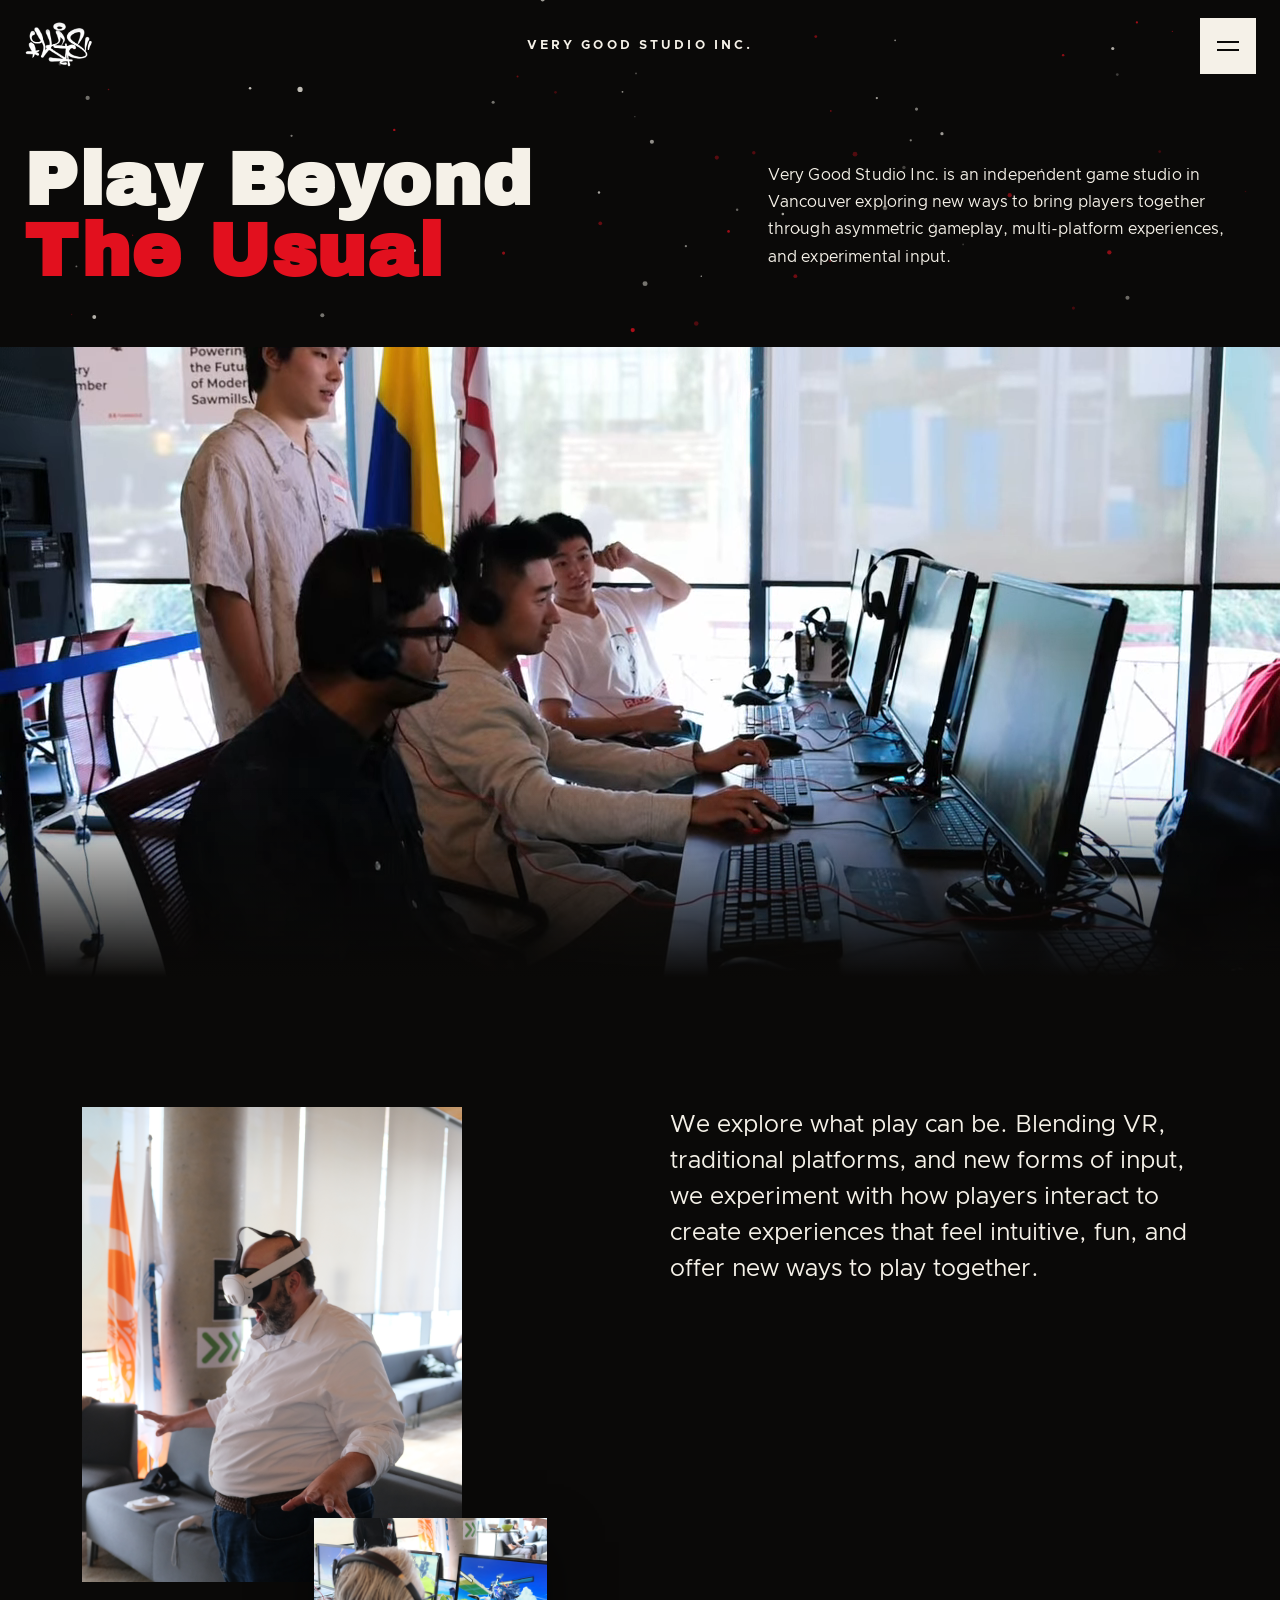
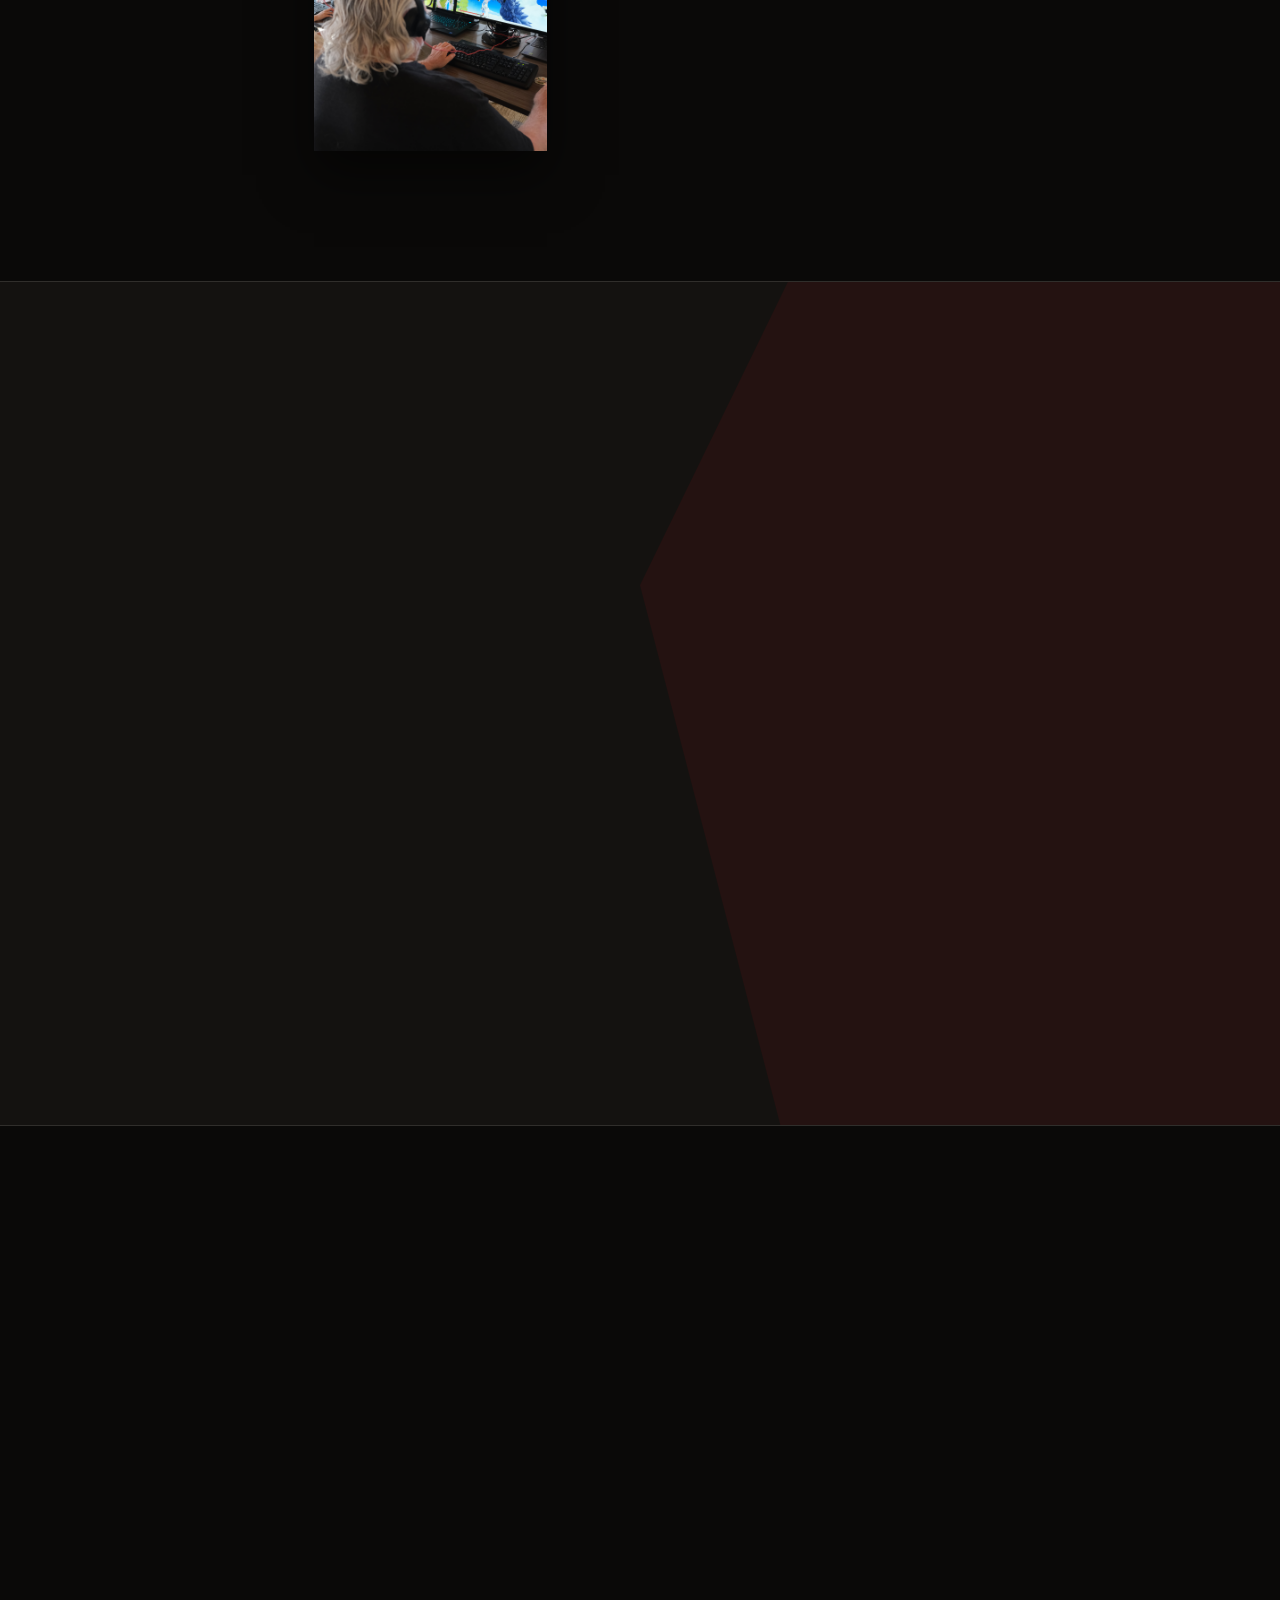
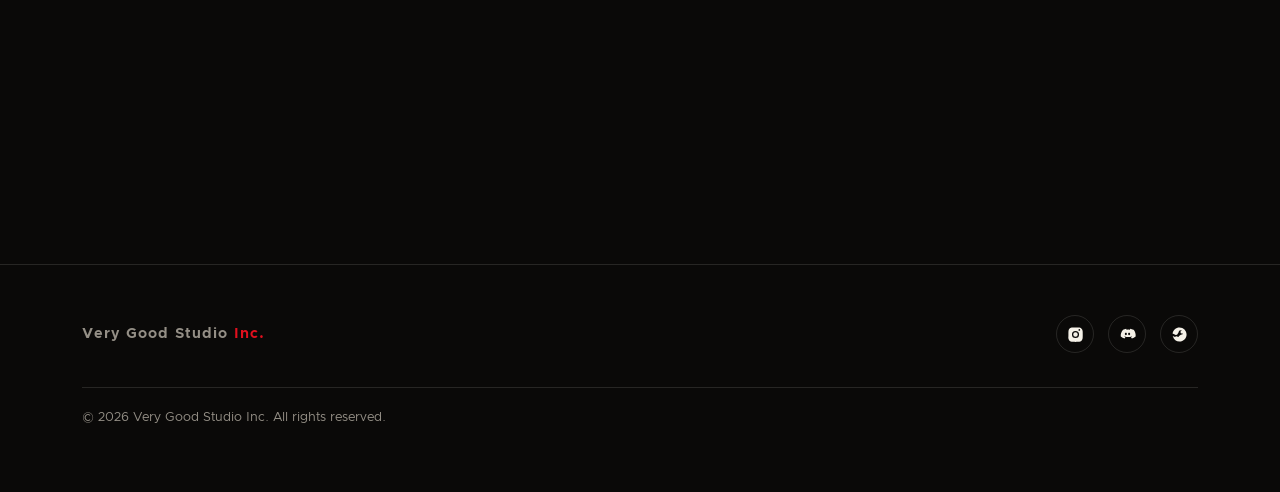
==== index.html @ ed91e426 "Make featured game image full-bleed, overlay FEATURED GAME on it - Card no longer has outer padding/" ====
<!DOCTYPE html>
<html lang="en">
<head>
<meta charset="UTF-8">
<meta name="viewport" content="width=device-width, initial-scale=1.0">
<title>Very Good Studio Inc. — Independent Games Studio</title>
<meta name="description" content="Very Good Studio Inc. is an independent game studio. Wishlist our featured game KAIJU CORP on Steam.">
<link rel="preconnect" href="https://fonts.googleapis.com">
<link rel="preconnect" href="https://fonts.gstatic.com" crossorigin>
<link href="https://fonts.googleapis.com/css2?family=Anton&family=Archivo+Black&family=Permanent+Marker&display=swap" rel="stylesheet">
<link rel="stylesheet" href="css/style.css">
</head>
<body>

<!-- ============ Preloader ============ -->
<div id="preloader">
  <div class="preloader-inner">
    <div class="preloader-rings"><span></span><span></span><span></span></div>
    <div class="preloader-logo"><img src="assets/img/IMG_9936(1).PNG" alt="Very Good Studio Inc."><span class="preloader-logo-fallback">Very Good Studio <span>Inc.</span></span></div>
    <div class="preloader-bar"><span></span></div>
    <div class="preloader-percent">0%</div>
  </div>
</div>

<!-- ============ Topbar ============ -->
<header class="topbar">
  <a href="index.html" class="topbar-logo"><img src="assets/img/IMG_9936(1).PNG" alt="Very Good Studio Inc."><span class="topbar-logo-fallback">VG</span></a>
  <span class="topbar-mark">VERY GOOD STUDIO INC.</span>
  <button class="topbar-menu-btn" aria-label="Open menu" aria-expanded="false">
    <span></span><span></span>
  </button>
</header>

<!-- ============ Menu overlay ============ -->
<div class="menu-overlay">
  <div class="menu-overlay-visual">
    <video autoplay muted loop playsinline>
      <source src="assets/video/playtest.webm" type="video/webm">
      <source src="assets/video/playtest.mp4" type="video/mp4">
    </video>
  </div>
  <div class="menu-overlay-panel">
    <button class="menu-close" aria-label="Close menu">&times;</button>
    <nav class="menu-list">
      <a href="index.html" data-page="index.html"><span>Home</span><span class="num">01</span></a>
      <a href="game.html" data-page="game.html"><span>KAIJU CORP</span><span class="num">02</span></a>
      <a href="about.html" data-page="about.html"><span>About</span><span class="num">03</span></a>
    </nav>
    <div class="menu-social footer-social">
      <a href="https://instagram.com/vgstudio" target="_blank" rel="noopener" aria-label="Instagram">
        <svg viewBox="0 0 24 24"><path d="M12 2c2.7 0 3 .01 4.12.06 1.11.05 1.87.23 2.53.49.68.27 1.26.62 1.83 1.19.57.57.92 1.15 1.19 1.83.26.66.44 1.42.49 2.53.05 1.12.06 1.42.06 4.12s-.01 3-.06 4.12c-.05 1.11-.23 1.87-.49 2.53a5.06 5.06 0 0 1-1.19 1.83 5.06 5.06 0 0 1-1.83 1.19c-.66.26-1.42.44-2.53.49-1.12.05-1.42.06-4.12.06s-3-.01-4.12-.06c-1.11-.05-1.87-.23-2.53-.49a5.06 5.06 0 0 1-1.83-1.19 5.06 5.06 0 0 1-1.19-1.83c-.26-.66-.44-1.42-.49-2.53C2.01 15 2 14.7 2 12s.01-3 .06-4.12c.05-1.11.23-1.87.49-2.53.27-.68.62-1.26 1.19-1.83A5.06 5.06 0 0 1 5.57 2.55c.66-.26 1.42-.44 2.53-.49C9.22 2.01 9.52 2 12 2zm0 5a5 5 0 1 0 0 10 5 5 0 0 0 0-10zm0 8.2a3.2 3.2 0 1 1 0-6.4 3.2 3.2 0 0 1 0 6.4zm5.4-8.4a1.2 1.2 0 1 0 0-2.4 1.2 1.2 0 0 0 0 2.4z"/></svg>
      </a>
      <a href="https://discord.gg/vgstudio" target="_blank" rel="noopener" aria-label="Discord">
        <svg viewBox="0 0 24 24"><path d="M20.32 5.36A17.6 17.6 0 0 0 15.9 4c-.2.36-.42.84-.58 1.22a16.3 16.3 0 0 0-4.65 0A9.9 9.9 0 0 0 10.1 4a17.6 17.6 0 0 0-4.42 1.36C2.9 8.6 2.2 11.75 2.5 14.86a17.7 17.7 0 0 0 5.4 2.74c.44-.6.83-1.24 1.16-1.92-.64-.24-1.24-.54-1.82-.9.15-.11.3-.23.44-.35a12.6 12.6 0 0 0 10.65 0c.14.12.29.24.44.35-.58.36-1.18.66-1.82.9.33.68.72 1.32 1.16 1.92a17.6 17.6 0 0 0 5.4-2.74c.36-3.6-.56-6.72-2.79-9.5zM9.7 12.9c-.78 0-1.42-.73-1.42-1.63 0-.9.62-1.63 1.42-1.63.8 0 1.44.74 1.42 1.63 0 .9-.62 1.63-1.42 1.63zm4.6 0c-.78 0-1.42-.73-1.42-1.63 0-.9.62-1.63 1.42-1.63.8 0 1.44.74 1.42 1.63 0 .9-.62 1.63-1.42 1.63z"/></svg>
      </a>
      <a href="https://store.steampowered.com/app/5256090/Kaiju_Corp/" target="_blank" rel="noopener" aria-label="Steam">
        <svg viewBox="0 0 24 24"><path d="M12 2C6.95 2 2.8 5.83 2.14 10.74l4.62 1.91a2.7 2.7 0 0 1 1.5-.46c.1 0 .2 0 .3.01l2.05-2.98v-.04a3.3 3.3 0 0 1 3.3-3.3 3.3 3.3 0 0 1 3.3 3.3 3.3 3.3 0 0 1-3.3 3.3h-.08l-2.93 2.1c0 .08.01.16.01.24a2.6 2.6 0 0 1-2.6 2.6c-1.24 0-2.28-.86-2.55-2.02l-3.3-1.36C3.98 19.05 7.6 22 12 22c5.52 0 10-4.48 10-10S17.52 2 12 2zM8.53 17.3l-1.06-.44a1.98 1.98 0 0 0 1.83 1.22 2 2 0 0 0 2-2v-.06l-2.77-1.15a1.98 1.98 0 0 0-.94-.35 1.98 1.98 0 0 0-1.94 1.6 1.98 1.98 0 0 0 .88 1.18zm7.02-6.63a2.2 2.2 0 1 0 0-4.4 2.2 2.2 0 0 0 0 4.4z"/></svg>
      </a>
    </div>
  </div>
</div>

<!-- ============ Hero ============ -->
<section class="hero-split">
  <canvas class="hero-embers"></canvas>
  <div class="hero-split-inner">
    <div class="hero-split-headline reveal">
      <h1>Play Beyond<br><span class="accent">The Usual</span></h1>
    </div>
    <div class="hero-split-intro reveal">
      <p>
        Very Good Studio Inc. is an independent game studio in Vancouver exploring new ways to
        bring players together through asymmetric gameplay, multi-platform experiences, and
        experimental input.
      </p>
    </div>
  </div>
</section>

<section class="hero-video-banner">
  <video autoplay muted loop playsinline>
    <source src="assets/video/playtest.webm" type="video/webm">
    <source src="assets/video/playtest.mp4" type="video/mp4">
  </video>
</section>

<!-- ============ Studio Teaser ============ -->
<section class="about-teaser section-pad">
  <div class="container about-teaser-grid">
    <div class="about-teaser-photos reveal">
      <img class="photo-a" src="assets/img/DSCF5137.JPG" alt="Very Good Studio Inc. team at work">
      <img class="photo-b" src="assets/img/DSCF5141.JPG" alt="Very Good Studio Inc. team together">
    </div>
    <div class="about-teaser-text reveal">
      <p>
        We explore what play can be. Blending VR, traditional platforms, and new forms of input,
        we experiment with how players interact to create experiences that feel intuitive, fun,
        and offer new ways to play together.
      </p>
    </div>
  </div>
</section>

<!-- ============ Featured Game ============ -->
<section id="featured" class="featured-game section-pad">
  <div class="featured-bg-splatter"></div>
  <div class="container">
    <div class="featured-card reveal">
      <div class="featured-media">
        <img src="assets/img/Main_Capsule(1).png" alt="KAIJU CORP capsule art">
        <p class="eyebrow">FEATURED GAME</p>
      </div>
      <div class="featured-info">
        <h2 class="game-logo">KAIJU<span class="hi">CORP</span></h2>
        <p class="game-tagline">Be the Kaiju. Beat the Kaiju.</p>
        <p>
          Become the ultimate boss, or team up to take it down! KAIJU CORP is an asymmetric VR + PC
          party game where one player becomes a giant Kaiju, while a team of PC Raiders fights to
          survive the chaos and bring it down.
        </p>
        <div class="featured-buttons">
          <a href="https://store.steampowered.com/app/5256090/Kaiju_Corp/" target="_blank" rel="noopener" class="btn btn-primary">
            <svg viewBox="0 0 24 24"><path d="M12 2C6.95 2 2.8 5.83 2.14 10.74l4.62 1.91a2.7 2.7 0 0 1 1.5-.46c.1 0 .2 0 .3.01l2.05-2.98v-.04a3.3 3.3 0 0 1 3.3-3.3 3.3 3.3 0 0 1 3.3 3.3 3.3 3.3 0 0 1-3.3 3.3h-.08l-2.93 2.1c0 .08.01.16.01.24a2.6 2.6 0 0 1-2.6 2.6c-1.24 0-2.28-.86-2.55-2.02l-3.3-1.36C3.98 19.05 7.6 22 12 22c5.52 0 10-4.48 10-10S17.52 2 12 2z"/></svg>
            WISHLIST ON STEAM
          </a>
          <a href="game.html" class="btn btn-outline">MORE INFO</a>
        </div>
      </div>
    </div>
  </div>
</section>

<!-- ============ Why Us ============ -->
<section class="section-pad">
  <div class="container">
    <p class="eyebrow reveal">WHY VERY GOOD STUDIO INC.</p>
    <h2 class="section-title reveal">Games built with teeth</h2>
    <p class="section-lede reveal">We're a small crew obsessed with monster-scale action, tight
      combat feel, and worlds that break in satisfying ways.</p>
    <div class="grid-3">
      <div class="card reveal">
        <div class="card-icon">01</div>
        <h3>Scale-first design</h3>
        <p>Every system is built around the feeling of being — or fighting — something enormous.</p>
      </div>
      <div class="card reveal">
        <div class="card-icon">02</div>
        <h3>Player-driven chaos</h3>
        <p>Destructible environments and emergent fights over polished, scripted set pieces.</p>
      </div>
      <div class="card reveal">
        <div class="card-icon">03</div>
        <h3>Built with community</h3>
        <p>Playtests, Discord feedback, and open dev updates shape every build we ship.</p>
      </div>
    </div>
  </div>
</section>

<!-- ============ Footer ============ -->
<footer class="site-footer">
  <div class="container footer-inner">
    <div class="footer-brand">Very Good Studio <span class="dot">Inc.</span></div>
    <div class="footer-social">
      <a href="https://instagram.com/vgstudio" target="_blank" rel="noopener" aria-label="Instagram">
        <svg viewBox="0 0 24 24"><path d="M12 2c2.7 0 3 .01 4.12.06 1.11.05 1.87.23 2.53.49.68.27 1.26.62 1.83 1.19.57.57.92 1.15 1.19 1.83.26.66.44 1.42.49 2.53.05 1.12.06 1.42.06 4.12s-.01 3-.06 4.12c-.05 1.11-.23 1.87-.49 2.53a5.06 5.06 0 0 1-1.19 1.83 5.06 5.06 0 0 1-1.83 1.19c-.66.26-1.42.44-2.53.49-1.12.05-1.42.06-4.12.06s-3-.01-4.12-.06c-1.11-.05-1.87-.23-2.53-.49a5.06 5.06 0 0 1-1.83-1.19 5.06 5.06 0 0 1-1.19-1.83c-.26-.66-.44-1.42-.49-2.53C2.01 15 2 14.7 2 12s.01-3 .06-4.12c.05-1.11.23-1.87.49-2.53.27-.68.62-1.26 1.19-1.83A5.06 5.06 0 0 1 5.57 2.55c.66-.26 1.42-.44 2.53-.49C9.22 2.01 9.52 2 12 2zm0 5a5 5 0 1 0 0 10 5 5 0 0 0 0-10zm0 8.2a3.2 3.2 0 1 1 0-6.4 3.2 3.2 0 0 1 0 6.4zm5.4-8.4a1.2 1.2 0 1 0 0-2.4 1.2 1.2 0 0 0 0 2.4z"/></svg>
      </a>
      <a href="https://discord.gg/vgstudio" target="_blank" rel="noopener" aria-label="Discord">
        <svg viewBox="0 0 24 24"><path d="M20.32 5.36A17.6 17.6 0 0 0 15.9 4c-.2.36-.42.84-.58 1.22a16.3 16.3 0 0 0-4.65 0A9.9 9.9 0 0 0 10.1 4a17.6 17.6 0 0 0-4.42 1.36C2.9 8.6 2.2 11.75 2.5 14.86a17.7 17.7 0 0 0 5.4 2.74c.44-.6.83-1.24 1.16-1.92-.64-.24-1.24-.54-1.82-.9.15-.11.3-.23.44-.35a12.6 12.6 0 0 0 10.65 0c.14.12.29.24.44.35-.58.36-1.18.66-1.82.9.33.68.72 1.32 1.16 1.92a17.6 17.6 0 0 0 5.4-2.74c.36-3.6-.56-6.72-2.79-9.5zM9.7 12.9c-.78 0-1.42-.73-1.42-1.63 0-.9.62-1.63 1.42-1.63.8 0 1.44.74 1.42 1.63 0 .9-.62 1.63-1.42 1.63zm4.6 0c-.78 0-1.42-.73-1.42-1.63 0-.9.62-1.63 1.42-1.63.8 0 1.44.74 1.42 1.63 0 .9-.62 1.63-1.42 1.63z"/></svg>
      </a>
      <a href="https://store.steampowered.com/app/5256090/Kaiju_Corp/" target="_blank" rel="noopener" aria-label="Steam">
        <svg viewBox="0 0 24 24"><path d="M12 2C6.95 2 2.8 5.83 2.14 10.74l4.62 1.91a2.7 2.7 0 0 1 1.5-.46c.1 0 .2 0 .3.01l2.05-2.98v-.04a3.3 3.3 0 0 1 3.3-3.3 3.3 3.3 0 0 1 3.3 3.3 3.3 3.3 0 0 1-3.3 3.3h-.08l-2.93 2.1c0 .08.01.16.01.24a2.6 2.6 0 0 1-2.6 2.6c-1.24 0-2.28-.86-2.55-2.02l-3.3-1.36C3.98 19.05 7.6 22 12 22c5.52 0 10-4.48 10-10S17.52 2 12 2zM8.53 17.3l-1.06-.44a1.98 1.98 0 0 0 1.83 1.22 2 2 0 0 0 2-2v-.06l-2.77-1.15a1.98 1.98 0 0 0-.94-.35 1.98 1.98 0 0 0-1.94 1.6 1.98 1.98 0 0 0 .88 1.18zm7.02-6.63a2.2 2.2 0 1 0 0-4.4 2.2 2.2 0 0 0 0 4.4z"/></svg>
      </a>
    </div>
    <p class="footer-copy">&copy; 2026 Very Good Studio Inc. All rights reserved.</p>
  </div>
</footer>

<script src="js/main.js"></script>
</body>
</html>
---- css/style.css ----
/* ==========================================================================
   Very Good Studio Inc. — Game Studio Website
   Palette: red / black / white — anime / graffiti energy
   ========================================================================== */

:root {
  --c-red: #e2101e;
  --c-red-bright: #ff2436;
  --c-red-dark: #7a0a12;
  --c-black: #0a0908;
  --c-black-soft: #141210;
  --c-black-card: #1b1917;
  --c-white: #f5f1e8;
  --c-gray: #948f86;
  --c-line: rgba(245, 241, 232, 0.12);

  /* Big display text: headlines, section titles, menu items, stat numbers. */
  --font-headline: "Archivo Black", "Anton", "Arial Narrow", sans-serif;
  --font-tag: "Permanent Marker", cursive;
  /* Small text: body copy, labels, buttons, nav — everything else. */
  --font-body: "Clarity City", -apple-system, "Helvetica Neue", Helvetica, Arial, sans-serif;

  --nav-h: 92px;
}

@font-face {
  font-family: "Clarity City";
  src: url("../assets/fonts/ClarityCity-Regular.woff2") format("woff2");
  font-weight: 400;
  font-style: normal;
  font-display: swap;
}

@font-face {
  font-family: "Clarity City";
  src: url("../assets/fonts/ClarityCity-Bold.woff2") format("woff2");
  font-weight: 700;
  font-style: normal;
  font-display: swap;
}

* { box-sizing: border-box; }

html { scroll-behavior: smooth; }

body {
  margin: 0;
  background: var(--c-black);
  color: var(--c-white);
  font-family: var(--font-body);
  line-height: 1.6;
  overflow-x: hidden;
}

img { max-width: 100%; display: block; }

a { color: inherit; text-decoration: none; }

.container {
  width: 100%;
  max-width: 1180px;
  margin: 0 auto;
  padding: 0 32px;
}

section { position: relative; }

::selection { background: var(--c-red); color: var(--c-white); }

/* scrollbar: hidden, scrolling still works */
html { scrollbar-width: none; -ms-overflow-style: none; }
html::-webkit-scrollbar { display: none; }

/* ==========================================================================
   Preloader
   ========================================================================== */

#preloader {
  position: fixed;
  inset: 0;
  z-index: 9999;
  background: var(--c-black);
  display: flex;
  align-items: center;
  justify-content: center;
  transition: transform 0.7s cubic-bezier(0.76, 0, 0.24, 1), opacity 0.6s ease;
}

#preloader::before,
#preloader::after {
  content: "";
  position: absolute;
  inset: 0;
  border: 1px solid var(--c-red-dark);
  opacity: 0.4;
  pointer-events: none;
}

#preloader::before { margin: 24px; }
#preloader::after { margin: 40px; opacity: 0.2; }

.preloader-inner {
  text-align: center;
  position: relative;
}

.preloader-rings {
  position: absolute;
  top: 50%;
  left: 50%;
  width: 340px;
  height: 340px;
  transform: translate(-50%, -50%);
  pointer-events: none;
}

.preloader-rings span {
  position: absolute;
  inset: 0;
  border: 2px solid var(--c-red);
  border-radius: 50%;
  opacity: 0;
  animation: ring-pulse 2.4s ease-out infinite;
}

.preloader-rings span:nth-child(2) { animation-delay: 0.6s; }
.preloader-rings span:nth-child(3) { animation-delay: 1.2s; }

@keyframes ring-pulse {
  0% { transform: scale(0.35); opacity: 0.8; }
  100% { transform: scale(1); opacity: 0; }
}

.preloader-logo {
  position: relative;
  animation: glitch-jitter 3.2s infinite;
}

.preloader-logo img {
  display: block;
  margin: 0 auto 8px;
  width: clamp(96px, 15vw, 150px);
  height: auto;
}

.preloader-logo-fallback {
  display: none;
  font-family: var(--font-headline);
  font-size: clamp(2.2rem, 6vw, 3.6rem);
  letter-spacing: 0.06em;
  color: var(--c-white);
}

.preloader-logo-fallback span { color: var(--c-red); }

.preloader-bar {
  margin: 28px auto 12px;
  width: min(260px, 60vw);
  height: 4px;
  background: rgba(245, 241, 232, 0.15);
  position: relative;
  overflow: hidden;
}

.preloader-bar span {
  position: absolute;
  inset: 0;
  width: 0%;
  background: linear-gradient(90deg, var(--c-red-dark), var(--c-red-bright));
  transition: width 0.15s linear;
}

.preloader-percent {
  font-weight: 700;
  letter-spacing: 0.15em;
  font-size: 0.85rem;
  color: var(--c-gray);
}

body.is-loaded #preloader {
  transform: translateY(-100%);
  opacity: 0.4;
  pointer-events: none;
}

@keyframes glitch-jitter {
  0%, 92%, 100% { transform: translate(0, 0); text-shadow: none; }
  93% { transform: translate(-2px, 1px); text-shadow: 2px 0 var(--c-red); }
  95% { transform: translate(2px, -1px); text-shadow: -2px 0 var(--c-red); }
  97% { transform: translate(-1px, 0); text-shadow: 1px 0 var(--c-white); }
}

/* ==========================================================================
   Topbar
   ========================================================================== */

.topbar {
  position: fixed;
  top: 0;
  left: 0;
  right: 0;
  z-index: 700;
  height: var(--nav-h);
  display: flex;
  align-items: center;
  justify-content: space-between;
  padding: 18px 24px;
}

.topbar-logo {
  width: 72px;
  height: 72px;
  flex-shrink: 0;
  background: transparent;
  display: flex;
  align-items: center;
  justify-content: center;
  transition: transform 0.2s ease;
}

.topbar-logo:hover { transform: scale(1.06); }
.topbar-logo img { width: 100%; height: 100%; object-fit: contain; }

.topbar-logo-fallback {
  display: none;
  font-weight: 700;
  color: var(--c-white);
  font-size: 1.3rem;
  letter-spacing: 0.04em;
}

.topbar-mark {
  position: absolute;
  left: 50%;
  top: 50%;
  transform: translate(-50%, -50%);
  font-weight: 700;
  font-size: clamp(0.6rem, 1.6vw, 0.78rem);
  letter-spacing: 0.25em;
  color: var(--c-white);
  white-space: nowrap;
}

.topbar-menu-btn {
  width: 56px;
  height: 56px;
  flex-shrink: 0;
  background: var(--c-white);
  border: none;
  display: flex;
  flex-direction: column;
  align-items: center;
  justify-content: center;
  gap: 6px;
  cursor: pointer;
  transition: background 0.2s ease;
}

.topbar-menu-btn:hover { background: var(--c-red); }

.topbar-menu-btn span {
  width: 22px;
  height: 2px;
  background: var(--c-black);
  transition: transform 0.3s ease, opacity 0.3s ease, background 0.2s ease;
}

.topbar-menu-btn:hover span { background: var(--c-white); }

body.menu-open .topbar-menu-btn span:nth-child(1) { transform: translateY(4px) rotate(45deg); }
body.menu-open .topbar-menu-btn span:nth-child(2) { transform: translateY(-4px) rotate(-45deg); }

/* ==========================================================================
   Menu overlay
   ========================================================================== */

body.menu-open { overflow: hidden; }

.menu-overlay {
  position: fixed;
  inset: 0;
  z-index: 800;
  display: grid;
  grid-template-columns: 1fr 1fr;
  visibility: hidden;
  opacity: 0;
  transition: opacity 0.4s ease, visibility 0s linear 0.4s;
}

body.menu-open .menu-overlay {
  visibility: visible;
  opacity: 1;
  transition: opacity 0.4s ease;
}

.menu-overlay-visual {
  position: relative;
  background: var(--c-black-soft);
  overflow: hidden;
}

.menu-overlay-visual video {
  position: absolute;
  inset: 0;
  width: 100%;
  height: 100%;
  object-fit: cover;
  opacity: 0.6;
}

.menu-overlay-visual::after {
  content: "";
  position: absolute;
  inset: 0;
  background: linear-gradient(180deg, rgba(10,9,8,0.25), rgba(10,9,8,0.8));
}

.menu-overlay-panel {
  position: relative;
  background: var(--c-black);
  padding: 130px 60px 50px;
  display: flex;
  flex-direction: column;
  overflow-y: auto;
}

.menu-close {
  position: absolute;
  top: 18px;
  right: 24px;
  width: 56px;
  height: 56px;
  background: var(--c-white);
  border: none;
  color: var(--c-black);
  font-size: 1.6rem;
  line-height: 1;
  cursor: pointer;
  transition: background 0.2s ease, color 0.2s ease;
}

.menu-close:hover { background: var(--c-red); color: var(--c-white); }

.menu-list {
  display: flex;
  flex-direction: column;
}

.menu-list a {
  display: flex;
  align-items: baseline;
  justify-content: space-between;
  gap: 20px;
  padding: 20px 4px;
  border-bottom: 1px solid var(--c-line);
  font-family: "Anton", "Arial Narrow", sans-serif;
  font-size: clamp(1.8rem, 4.2vw, 2.8rem);
  letter-spacing: 0.02em;
  color: var(--c-white);
  transition: color 0.25s ease, padding-left 0.25s ease;
}

.menu-list a .num {
  font-family: var(--font-body);
  font-size: 0.8rem;
  letter-spacing: 0.1em;
  color: var(--c-gray);
}

.menu-list a:hover {
  color: var(--c-red);
  padding-left: 16px;
}

.menu-social {
  margin-top: auto;
  padding-top: 40px;
}

/* ==========================================================================
   Hero (index)
   ========================================================================== */

.hero-split {
  position: relative;
  overflow: hidden;
  padding: calc(var(--nav-h) + 54px) 24px 60px;
  background: var(--c-black);
}

.hero-embers {
  position: absolute;
  inset: 0;
  width: 100%;
  height: 100%;
  z-index: 0;
}

.hero-split-inner {
  position: relative;
  z-index: 1;
  max-width: 1400px;
  margin: 0 auto;
  display: grid;
  grid-template-columns: 1.4fr 1fr;
  gap: 60px;
  align-items: start;
}

.hero-split-headline h1 {
  font-family: var(--font-headline);
  font-size: clamp(2.2rem, 5.8vw, 5rem);
  line-height: 0.95;
  letter-spacing: 0.01em;
  margin: 0;
  color: var(--c-white);
}

.hero-split-headline h1 .accent { color: var(--c-red); }

.hero-split-intro { padding-top: 16px; }

.hero-split-intro p {
  font-size: 1rem;
  letter-spacing: 0.01em;
  line-height: 1.7;
  color: var(--c-white);
  margin: 0;
}

.hero-video-banner {
  position: relative;
  height: 70vh;
  min-height: 420px;
  max-height: 760px;
  overflow: hidden;
  background: var(--c-black-soft);
}

.hero-video-banner video {
  position: absolute;
  inset: 0;
  width: 100%;
  height: 100%;
  object-fit: cover;
}

.hero-video-banner::after {
  content: "";
  position: absolute;
  inset: 0;
  background: linear-gradient(180deg, rgba(10,9,8,0) 70%, var(--c-black) 100%);
  pointer-events: none;
}

/* ==========================================================================
   Section basics / reveal
   ========================================================================== */

.section-pad { padding: 130px 0; }

.reveal {
  opacity: 0;
  transform: translateY(36px);
  transition: opacity 0.8s ease, transform 0.8s ease;
}

.reveal.is-visible { opacity: 1; transform: translateY(0); }

.eyebrow {
  font-weight: 700;
  letter-spacing: 0.3em;
  font-size: 0.75rem;
  color: var(--c-red-bright);
  margin: 0 0 14px;
}

.section-title {
  font-family: var(--font-headline);
  font-size: clamp(2rem, 5vw, 3.2rem);
  margin: 0 0 20px;
  letter-spacing: 0.02em;
}

.section-lede {
  color: var(--c-gray);
  max-width: 640px;
  font-size: 1.05rem;
}

/* ==========================================================================
   Studio Teaser (index)
   ========================================================================== */

.about-teaser-grid {
  display: grid;
  grid-template-columns: 1fr 1fr;
  gap: 60px;
  align-items: start;
}

.about-teaser-photos { position: relative; }

.about-teaser-photos img {
  display: block;
  width: 100%;
  height: auto;
  object-fit: cover;
  background: var(--c-black-card);
}

.about-teaser-photos .photo-a {
  width: 72%;
  aspect-ratio: 4 / 5;
}

.about-teaser-photos .photo-b {
  position: relative;
  z-index: 1;
  width: 44%;
  aspect-ratio: 1 / 1;
  margin: -64px 0 0 44%;
  box-shadow: 0 24px 48px rgba(0, 0, 0, 0.5);
}

.about-teaser-text p {
  font-size: clamp(1.1rem, 2vw, 1.5rem);
  line-height: 1.5;
  color: var(--c-white);
  margin: 0;
}

/* ==========================================================================
   Featured Game
   ========================================================================== */

.featured-game {
  background: var(--c-black-soft);
  border-top: 1px solid var(--c-line);
  border-bottom: 1px solid var(--c-line);
  overflow: hidden;
}

.featured-bg-splatter {
  position: absolute;
  top: -20%;
  right: -10%;
  width: 60%;
  height: 140%;
  background: var(--c-red);
  opacity: 0.08;
  clip-path: polygon(30% 0%, 100% 10%, 90% 100%, 20% 90%, 0% 40%);
  pointer-events: none;
}

.featured-card {
  position: relative;
  z-index: 1;
  display: grid;
  grid-template-columns: 1.1fr 1fr;
  align-items: stretch;
  background: var(--c-black-card);
  border: 1px solid var(--c-line);
}

.featured-media {
  position: relative;
  overflow: hidden;
  background: var(--c-black-soft);
}

.featured-media img {
  display: block;
  width: 100%;
  height: 100%;
  object-fit: cover;
}

.featured-media .eyebrow {
  position: absolute;
  top: 24px;
  left: 24px;
  margin: 0;
  background: rgba(10, 9, 8, 0.65);
  padding: 6px 12px;
}

.featured-info { padding: 44px; }

.game-logo {
  font-family: var(--font-headline);
  font-size: clamp(2.6rem, 7vw, 4.6rem);
  line-height: 0.92;
  letter-spacing: 0.02em;
  margin: 0;
  color: var(--c-white);
  transform: skewX(-4deg);
}

.game-logo .hi { color: var(--c-red); display: block; }

.game-tagline {
  font-family: var(--font-tag);
  color: var(--c-red-bright);
  font-size: 1.2rem;
  margin: 14px 0 0;
}

.featured-info p {
  color: var(--c-gray);
  font-size: 1.05rem;
}

.featured-buttons {
  display: flex;
  gap: 18px;
  flex-wrap: wrap;
  margin-top: 30px;
}

.btn {
  font-weight: 700;
  letter-spacing: 0.08em;
  font-size: 0.9rem;
  padding: 16px 30px;
  border: 2px solid var(--c-red);
  display: inline-flex;
  align-items: center;
  gap: 10px;
  transition: transform 0.2s ease, background 0.2s ease, color 0.2s ease, box-shadow 0.2s ease;
  position: relative;
}

.btn-primary {
  background: var(--c-red);
  color: var(--c-white);
}

.btn-primary:hover {
  background: var(--c-red-bright);
  transform: translateY(-3px);
  box-shadow: 0 12px 24px rgba(226, 16, 30, 0.35);
}

.btn-outline {
  background: transparent;
  color: var(--c-white);
}

.btn-outline:hover {
  background: var(--c-white);
  color: var(--c-black);
  border-color: var(--c-white);
  transform: translateY(-3px);
}

.btn svg { width: 16px; height: 16px; fill: currentColor; }

/* ==========================================================================
   Cards / grids (features, values, team)
   ========================================================================== */

.grid-3 {
  display: grid;
  grid-template-columns: repeat(3, 1fr);
  gap: 26px;
  margin-top: 50px;
}

.grid-2 {
  display: grid;
  grid-template-columns: repeat(2, 1fr);
  gap: 26px;
  margin-top: 50px;
}

.card {
  background: var(--c-black-card);
  border: 1px solid var(--c-line);
  padding: 34px 28px;
  position: relative;
  overflow: hidden;
  transition: transform 0.25s ease, border-color 0.25s ease;
}

.card::before {
  content: "";
  position: absolute;
  top: 0; left: 0;
  width: 4px; height: 100%;
  background: var(--c-red);
  transform: scaleY(0);
  transform-origin: top;
  transition: transform 0.3s ease;
}

.card:hover { transform: translateY(-6px); border-color: var(--c-red-dark); }
.card:hover::before { transform: scaleY(1); }

.card-icon {
  font-family: var(--font-headline);
  font-size: 1.6rem;
  color: var(--c-red);
  margin-bottom: 16px;
}

.card h3 {
  font-family: var(--font-headline);
  letter-spacing: 0.03em;
  font-size: 1.15rem;
  margin: 0 0 10px;
}

.card p { color: var(--c-gray); margin: 0; font-size: 0.95rem; }

/* ==========================================================================
   Game page specific
   ========================================================================== */

.game-hero {
  min-height: 70vh;
  display: flex;
  align-items: flex-end;
  padding: 140px 0 70px;
  background:
    linear-gradient(180deg, rgba(10,9,8,0.2), var(--c-black) 90%),
    repeating-linear-gradient(135deg, rgba(226,16,30,0.06) 0 2px, transparent 2px 40px),
    var(--c-black-soft);
  border-bottom: 1px solid var(--c-line);
}

.game-hero-logo {
  font-family: var(--font-headline);
  font-size: clamp(3rem, 12vw, 8rem);
  line-height: 0.9;
  margin: 0;
}

.game-hero-logo .hi { color: var(--c-red); }

.game-hero-tag {
  font-family: var(--font-tag);
  color: var(--c-red-bright);
  font-size: 1.4rem;
  margin: 18px 0 0;
}

.meta-row {
  display: flex;
  gap: 30px;
  flex-wrap: wrap;
  margin-top: 26px;
  color: var(--c-gray);
  font-size: 0.85rem;
  letter-spacing: 0.06em;
  text-transform: uppercase;
}

.meta-row strong { color: var(--c-white); display: block; font-weight: 700; font-size: 1rem; letter-spacing: 0.04em; margin-bottom: 4px; }

.concept-gallery {
  display: grid;
  grid-template-columns: repeat(3, 1fr);
  gap: 20px;
  margin-top: 50px;
}

.concept-tile {
  aspect-ratio: 4 / 3;
  background: linear-gradient(160deg, #1c1a17 0%, #0a0908 70%);
  border: 1px solid var(--c-line);
  position: relative;
  overflow: hidden;
  display: flex;
  align-items: flex-end;
  padding: 16px;
}

.concept-tile::before {
  content: "";
  position: absolute;
  inset: 0;
  background: radial-gradient(circle at 30% 20%, rgba(226,16,30,0.25), transparent 60%);
}

.concept-tile span {
  position: relative;
  font-weight: 700;
  letter-spacing: 0.1em;
  font-size: 0.75rem;
  color: var(--c-gray);
}

.cta-band {
  background: var(--c-red);
  padding: 70px 0;
  text-align: center;
}

.cta-band h2 {
  font-family: var(--font-headline);
  font-size: clamp(1.8rem, 4vw, 2.8rem);
  margin: 0 0 26px;
  color: var(--c-white);
}

.cta-band .btn-outline {
  border-color: var(--c-white);
}

.cta-band .btn-outline:hover {
  background: var(--c-black);
  color: var(--c-white);
  border-color: var(--c-black);
}

.back-link {
  display: inline-flex;
  align-items: center;
  gap: 8px;
  font-weight: 700;
  letter-spacing: 0.08em;
  font-size: 0.85rem;
  color: var(--c-gray);
  margin-bottom: 30px;
  transition: color 0.2s ease;
}

.back-link:hover { color: var(--c-red-bright); }

/* ==========================================================================
   About page specific
   ========================================================================== */

.about-hero {
  padding: 160px 0 90px;
  background: var(--c-black-soft);
  border-bottom: 1px solid var(--c-line);
  position: relative;
  overflow: hidden;
}

.about-hero-splash {
  position: absolute;
  top: -30%;
  left: -10%;
  width: 50%;
  height: 160%;
  background: var(--c-red);
  opacity: 0.06;
  clip-path: polygon(20% 0, 100% 15%, 80% 100%, 0 85%);
}

.stats-row {
  display: flex;
  gap: 60px;
  flex-wrap: wrap;
  margin-top: 50px;
}

.stat-num {
  font-family: var(--font-headline);
  font-size: 2.6rem;
  color: var(--c-red);
  margin: 0;
}

.stat-label {
  color: var(--c-gray);
  font-size: 0.85rem;
  letter-spacing: 0.08em;
  text-transform: uppercase;
  margin: 4px 0 0;
}

.dept-grid {
  display: grid;
  grid-template-columns: repeat(4, 1fr);
  gap: 20px;
  margin-top: 50px;
}

.dept-card {
  text-align: center;
  padding: 34px 16px;
  border: 1px solid var(--c-line);
  background: var(--c-black-card);
}

.dept-card .glyph {
  font-family: var(--font-headline);
  font-size: 2rem;
  color: var(--c-red);
  margin-bottom: 12px;
}

.dept-card h4 {
  font-family: var(--font-headline);
  letter-spacing: 0.05em;
  margin: 0 0 6px;
  font-size: 1rem;
}

.dept-card p { color: var(--c-gray); font-size: 0.85rem; margin: 0; }

.values-list {
  list-style: none;
  margin: 40px 0 0;
  padding: 0;
  display: grid;
  gap: 22px;
}

.values-list li {
  display: grid;
  grid-template-columns: 60px 1fr;
  gap: 20px;
  align-items: baseline;
  border-top: 1px solid var(--c-line);
  padding-top: 22px;
}

.values-list .idx {
  font-family: var(--font-headline);
  color: var(--c-red);
  font-size: 1.6rem;
}

.values-list h4 {
  font-family: var(--font-headline);
  letter-spacing: 0.03em;
  margin: 0 0 6px;
  font-size: 1.15rem;
}

.values-list p { margin: 0; color: var(--c-gray); }

/* ==========================================================================
   Footer
   ========================================================================== */

.site-footer {
  border-top: 1px solid var(--c-line);
  padding: 50px 0;
  background: var(--c-black);
}

.footer-inner {
  display: flex;
  align-items: center;
  justify-content: space-between;
  flex-wrap: wrap;
  gap: 24px;
}

.footer-brand {
  font-weight: 700;
  letter-spacing: 0.08em;
  color: var(--c-gray);
  font-size: 0.9rem;
}

.footer-brand .dot { color: var(--c-red); }

.footer-social {
  display: flex;
  gap: 14px;
}

.footer-social a {
  width: 38px;
  height: 38px;
  border: 1px solid var(--c-line);
  border-radius: 50%;
  display: flex;
  align-items: center;
  justify-content: center;
  transition: border-color 0.2s ease, background 0.2s ease, transform 0.2s ease;
}

.footer-social a:hover {
  background: var(--c-red);
  border-color: var(--c-red);
  transform: translateY(-2px);
}

.footer-social svg { width: 17px; height: 17px; fill: currentColor; }

.footer-copy {
  width: 100%;
  color: var(--c-gray);
  font-size: 0.8rem;
  margin-top: 10px;
  border-top: 1px solid var(--c-line);
  padding-top: 20px;
}

/* ==========================================================================
   Responsive
   ========================================================================== */

@media (max-width: 900px) {
  .featured-card { grid-template-columns: 1fr; }
  .featured-media img { aspect-ratio: 16 / 10; }
  .featured-info { padding: 28px; }
  .grid-3 { grid-template-columns: repeat(2, 1fr); }
  .dept-grid { grid-template-columns: repeat(2, 1fr); }
  .concept-gallery { grid-template-columns: repeat(2, 1fr); }
  .about-teaser-grid { grid-template-columns: 1fr; gap: 36px; }
  .about-teaser-photos { max-width: 420px; }
}

@media (max-width: 760px) {
  .menu-overlay { grid-template-columns: 1fr; }
  .menu-overlay-visual { display: none; }
  .menu-overlay-panel { padding: 110px 24px 40px; }
  .hero-split-inner { grid-template-columns: 1fr; gap: 28px; }
  .hero-split-intro { padding-top: 0; }
  .about-teaser-photos .photo-b { margin: -40px 0 0 38%; }
}

@media (max-width: 480px) {
  .topbar-mark { display: none; }
}

@media (max-width: 720px) {
  .grid-3, .grid-2, .dept-grid, .concept-gallery { grid-template-columns: 1fr; }
  .section-pad { padding: 90px 0; }
  .stats-row { gap: 34px; }
  .values-list li { grid-template-columns: 40px 1fr; }
}
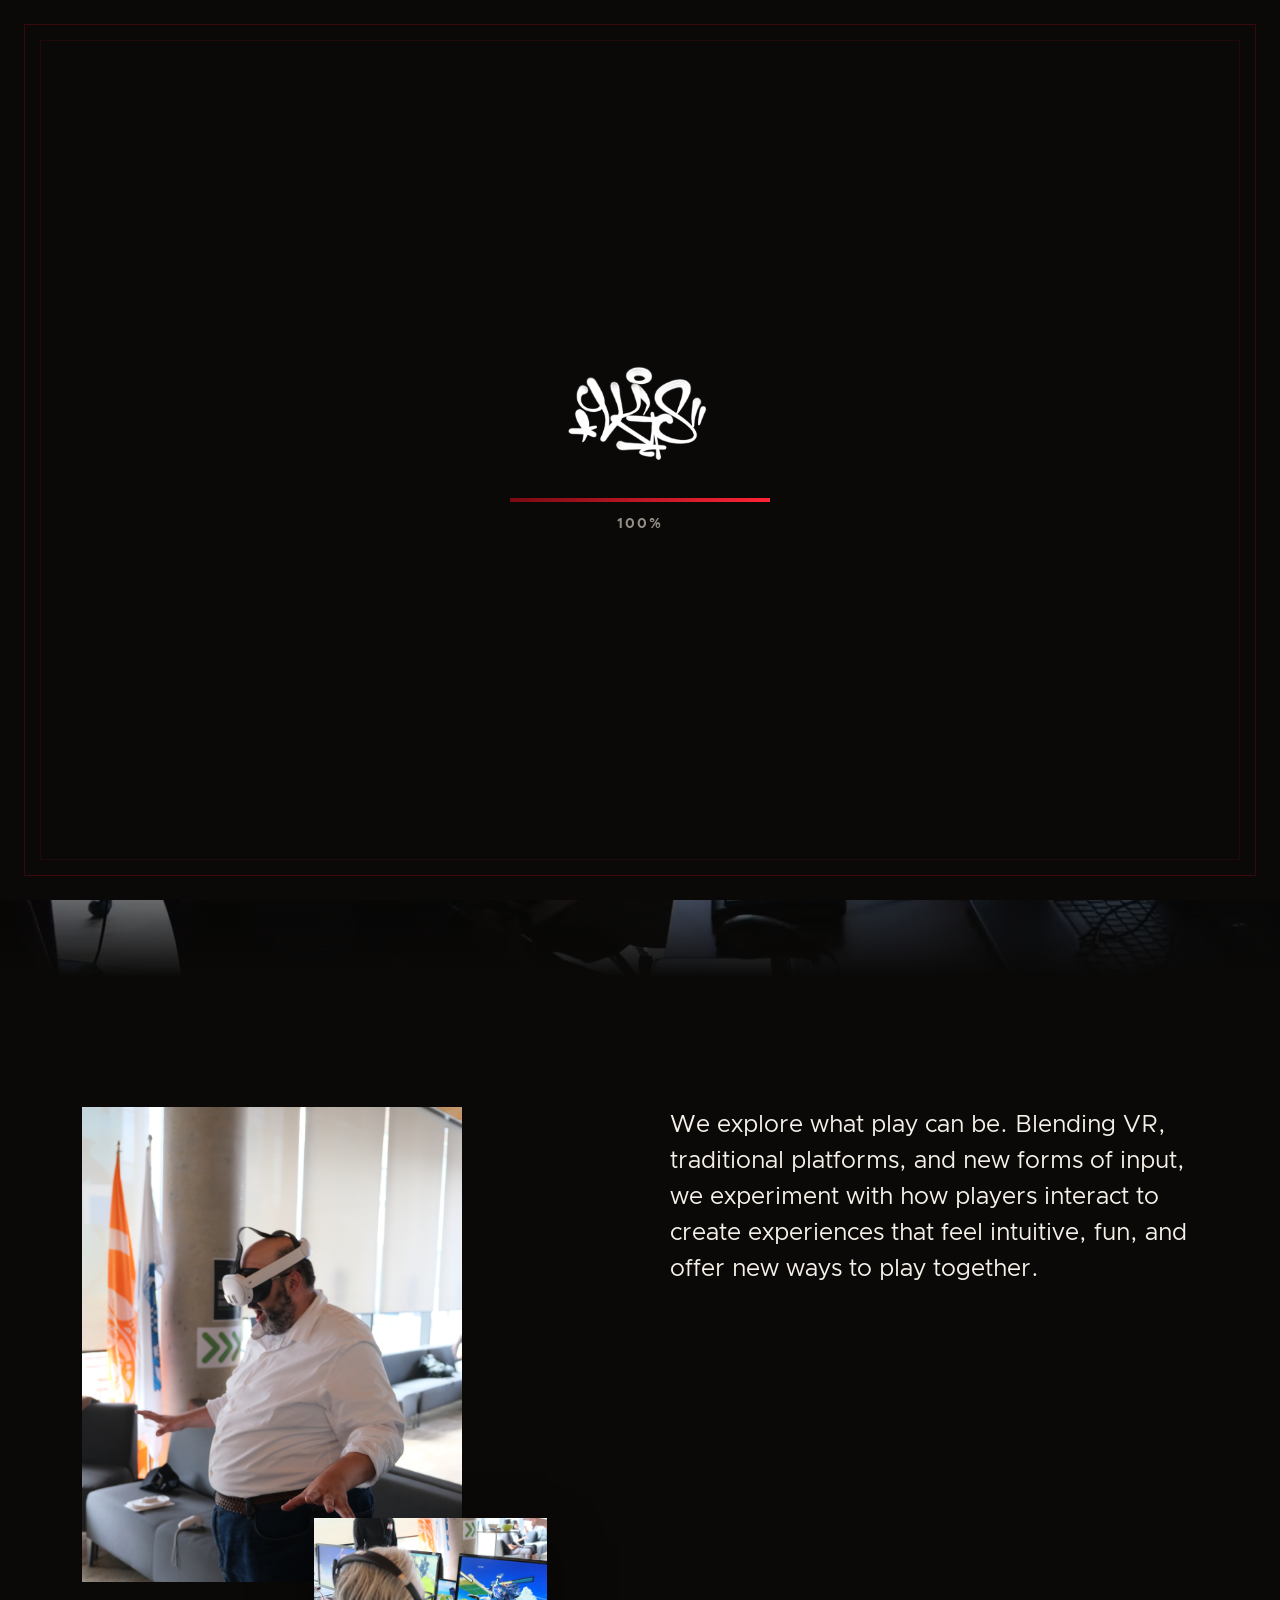
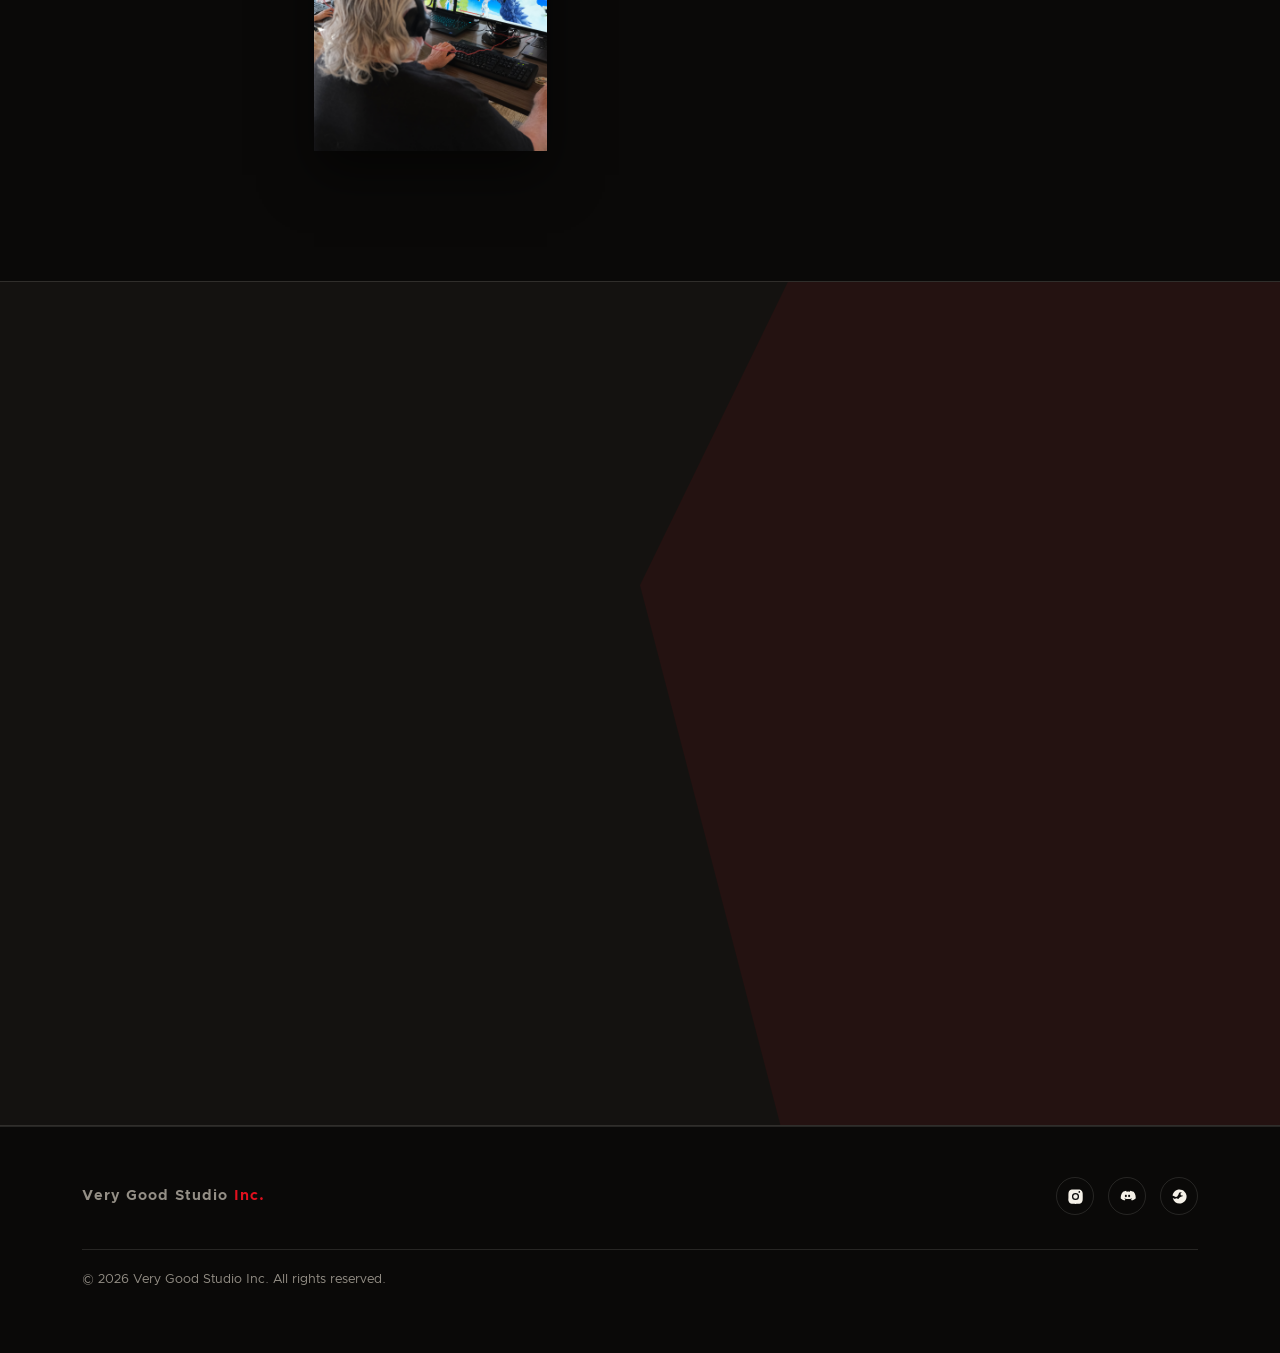
==== commit 403f14c4: "Remove "Games built with teeth" section from landing page Co-Authored-By: Claude Sonnet 5 <noreply@a" ====
--- a/index.html
+++ b/index.html
@@ -130,33 +130,6 @@
   </div>
 </section>
 
-<!-- ============ Why Us ============ -->
-<section class="section-pad">
-  <div class="container">
-    <p class="eyebrow reveal">WHY VERY GOOD STUDIO INC.</p>
-    <h2 class="section-title reveal">Games built with teeth</h2>
-    <p class="section-lede reveal">We're a small crew obsessed with monster-scale action, tight
-      combat feel, and worlds that break in satisfying ways.</p>
-    <div class="grid-3">
-      <div class="card reveal">
-        <div class="card-icon">01</div>
-        <h3>Scale-first design</h3>
-        <p>Every system is built around the feeling of being — or fighting — something enormous.</p>
-      </div>
-      <div class="card reveal">
-        <div class="card-icon">02</div>
-        <h3>Player-driven chaos</h3>
-        <p>Destructible environments and emergent fights over polished, scripted set pieces.</p>
-      </div>
-      <div class="card reveal">
-        <div class="card-icon">03</div>
-        <h3>Built with community</h3>
-        <p>Playtests, Discord feedback, and open dev updates shape every build we ship.</p>
-      </div>
-    </div>
-  </div>
-</section>
-
 <!-- ============ Footer ============ -->
 <footer class="site-footer">
   <div class="container footer-inner">
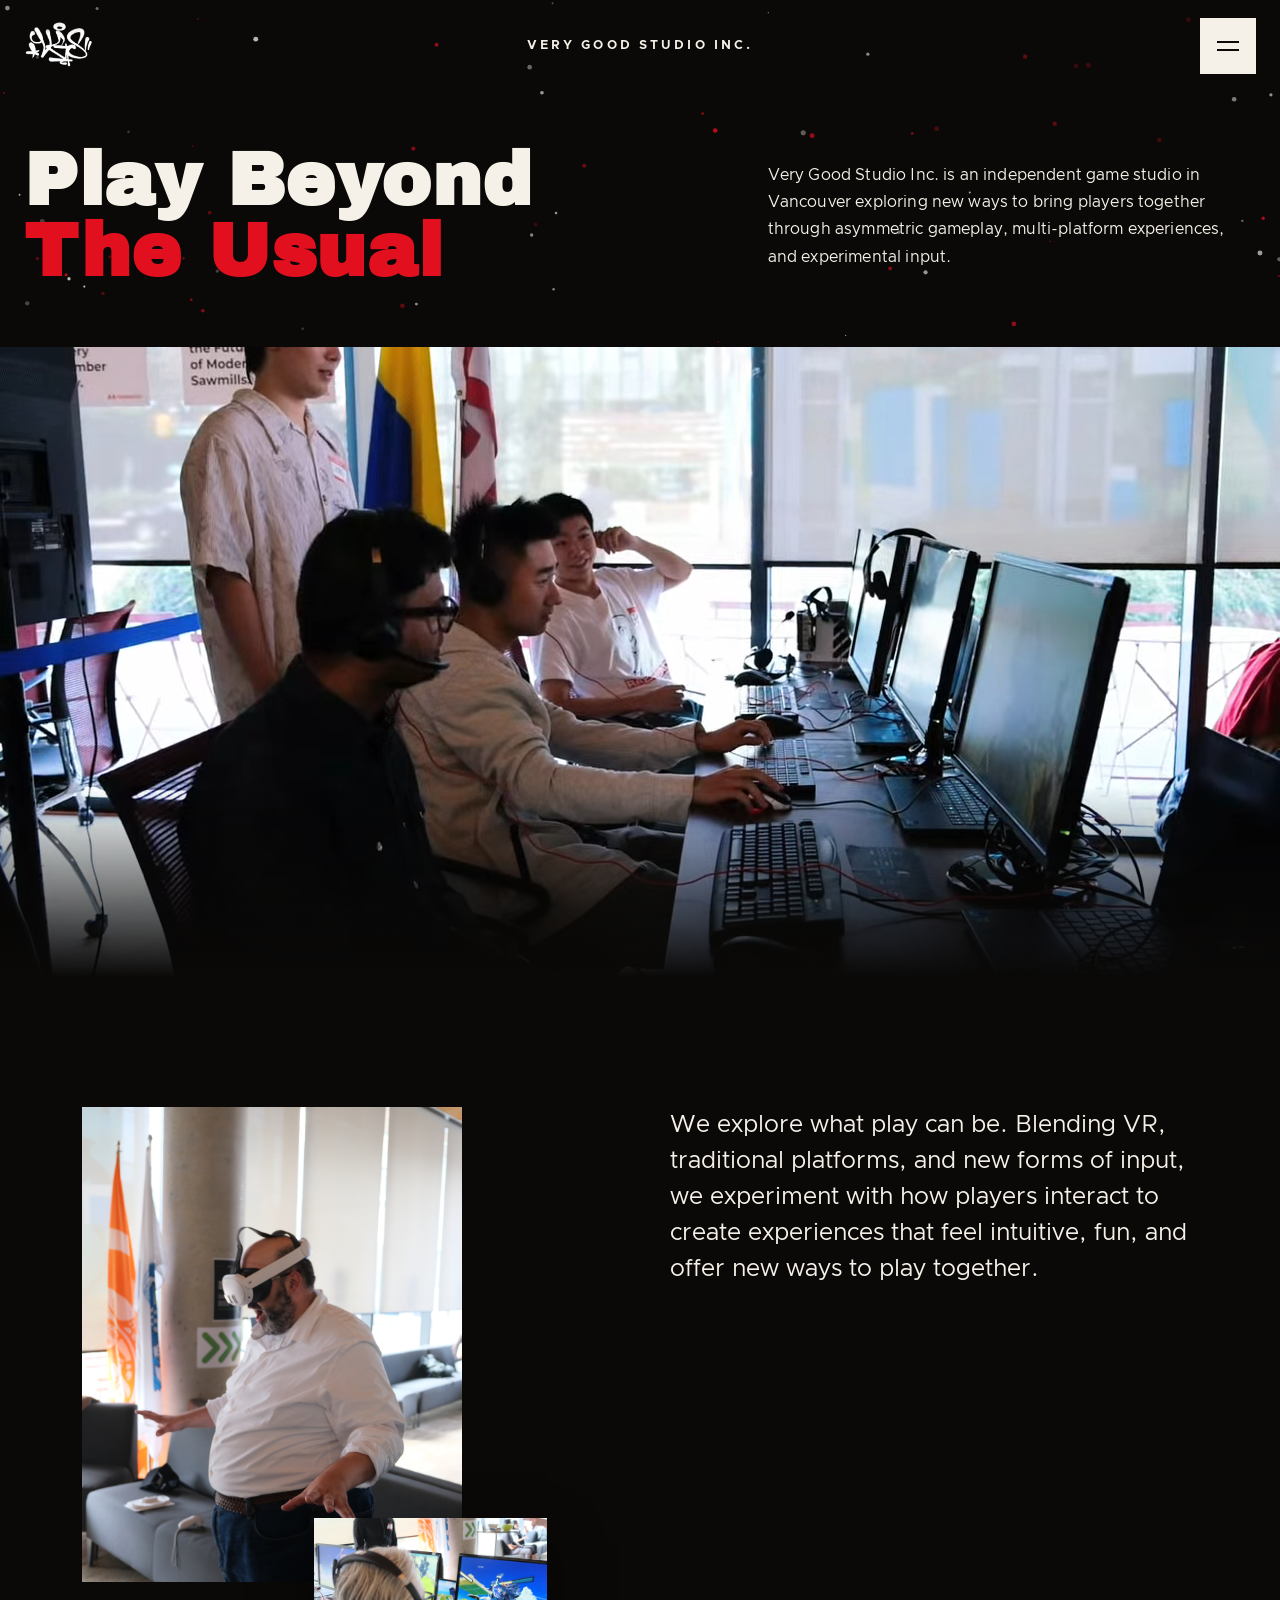
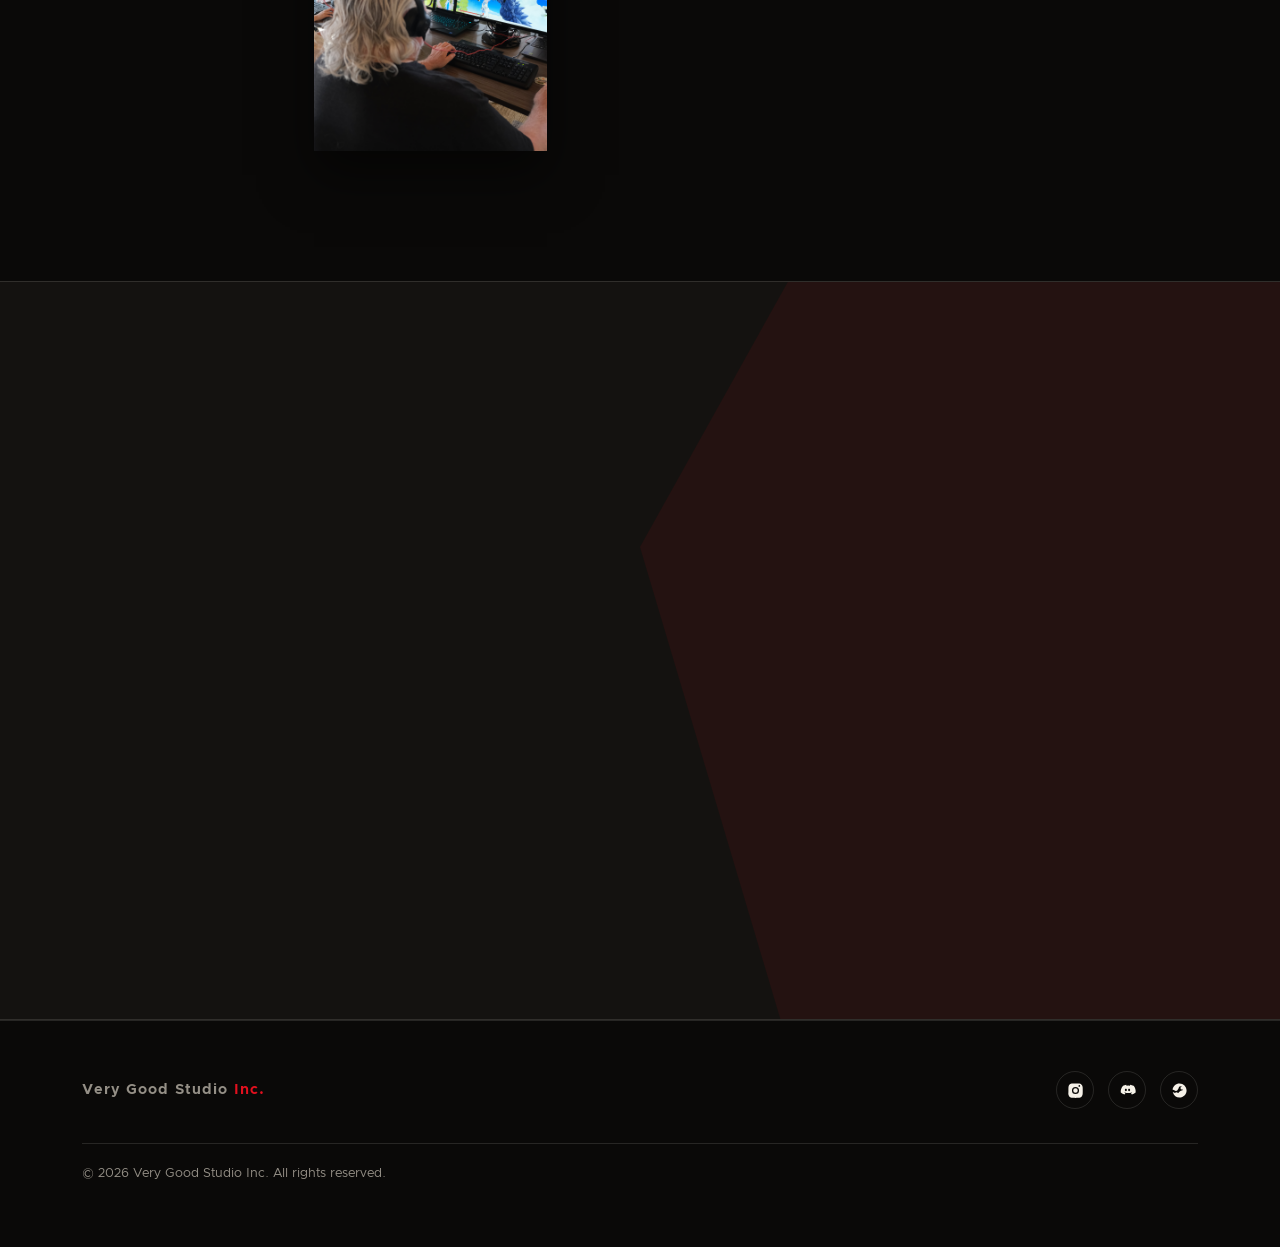
==== commit eb479f47: "Make Featured Game card true full-bleed, show image at original ratio Previous fix only stretched th" ====
--- a/index.html
+++ b/index.html
@@ -104,27 +104,25 @@
 <!-- ============ Featured Game ============ -->
 <section id="featured" class="featured-game section-pad">
   <div class="featured-bg-splatter"></div>
-  <div class="container">
-    <div class="featured-card reveal">
-      <div class="featured-media">
-        <img src="assets/img/Main_Capsule(1).png" alt="KAIJU CORP capsule art">
-        <p class="eyebrow">FEATURED GAME</p>
-      </div>
-      <div class="featured-info">
-        <h2 class="game-logo">KAIJU<span class="hi">CORP</span></h2>
-        <p class="game-tagline">Be the Kaiju. Beat the Kaiju.</p>
-        <p>
-          Become the ultimate boss, or team up to take it down! KAIJU CORP is an asymmetric VR + PC
-          party game where one player becomes a giant Kaiju, while a team of PC Raiders fights to
-          survive the chaos and bring it down.
-        </p>
-        <div class="featured-buttons">
-          <a href="https://store.steampowered.com/app/5256090/Kaiju_Corp/" target="_blank" rel="noopener" class="btn btn-primary">
-            <svg viewBox="0 0 24 24"><path d="M12 2C6.95 2 2.8 5.83 2.14 10.74l4.62 1.91a2.7 2.7 0 0 1 1.5-.46c.1 0 .2 0 .3.01l2.05-2.98v-.04a3.3 3.3 0 0 1 3.3-3.3 3.3 3.3 0 0 1 3.3 3.3 3.3 3.3 0 0 1-3.3 3.3h-.08l-2.93 2.1c0 .08.01.16.01.24a2.6 2.6 0 0 1-2.6 2.6c-1.24 0-2.28-.86-2.55-2.02l-3.3-1.36C3.98 19.05 7.6 22 12 22c5.52 0 10-4.48 10-10S17.52 2 12 2z"/></svg>
-            WISHLIST ON STEAM
-          </a>
-          <a href="game.html" class="btn btn-outline">MORE INFO</a>
-        </div>
+  <div class="featured-card reveal">
+    <div class="featured-media">
+      <img src="assets/img/Main_Capsule(1).png" alt="KAIJU CORP capsule art">
+      <p class="eyebrow">FEATURED GAME</p>
+    </div>
+    <div class="featured-info">
+      <h2 class="game-logo">KAIJU<span class="hi">CORP</span></h2>
+      <p class="game-tagline">Be the Kaiju. Beat the Kaiju.</p>
+      <p>
+        Become the ultimate boss, or team up to take it down! KAIJU CORP is an asymmetric VR + PC
+        party game where one player becomes a giant Kaiju, while a team of PC Raiders fights to
+        survive the chaos and bring it down.
+      </p>
+      <div class="featured-buttons">
+        <a href="https://store.steampowered.com/app/5256090/Kaiju_Corp/" target="_blank" rel="noopener" class="btn btn-primary">
+          <svg viewBox="0 0 24 24"><path d="M12 2C6.95 2 2.8 5.83 2.14 10.74l4.62 1.91a2.7 2.7 0 0 1 1.5-.46c.1 0 .2 0 .3.01l2.05-2.98v-.04a3.3 3.3 0 0 1 3.3-3.3 3.3 3.3 0 0 1 3.3 3.3 3.3 3.3 0 0 1-3.3 3.3h-.08l-2.93 2.1c0 .08.01.16.01.24a2.6 2.6 0 0 1-2.6 2.6c-1.24 0-2.28-.86-2.55-2.02l-3.3-1.36C3.98 19.05 7.6 22 12 22c5.52 0 10-4.48 10-10S17.52 2 12 2z"/></svg>
+          WISHLIST ON STEAM
+        </a>
+        <a href="game.html" class="btn btn-outline">MORE INFO</a>
       </div>
     </div>
   </div>
--- a/css/style.css
+++ b/css/style.css
@@ -558,22 +558,20 @@
   z-index: 1;
   display: grid;
   grid-template-columns: 1.1fr 1fr;
-  align-items: stretch;
+  align-items: center;
+  width: 100%;
   background: var(--c-black-card);
-  border: 1px solid var(--c-line);
 }
 
 .featured-media {
   position: relative;
-  overflow: hidden;
   background: var(--c-black-soft);
 }
 
 .featured-media img {
   display: block;
   width: 100%;
-  height: 100%;
-  object-fit: cover;
+  height: auto;
 }
 
 .featured-media .eyebrow {
@@ -1001,7 +999,6 @@
 
 @media (max-width: 900px) {
   .featured-card { grid-template-columns: 1fr; }
-  .featured-media img { aspect-ratio: 16 / 10; }
   .featured-info { padding: 28px; }
   .grid-3 { grid-template-columns: repeat(2, 1fr); }
   .dept-grid { grid-template-columns: repeat(2, 1fr); }
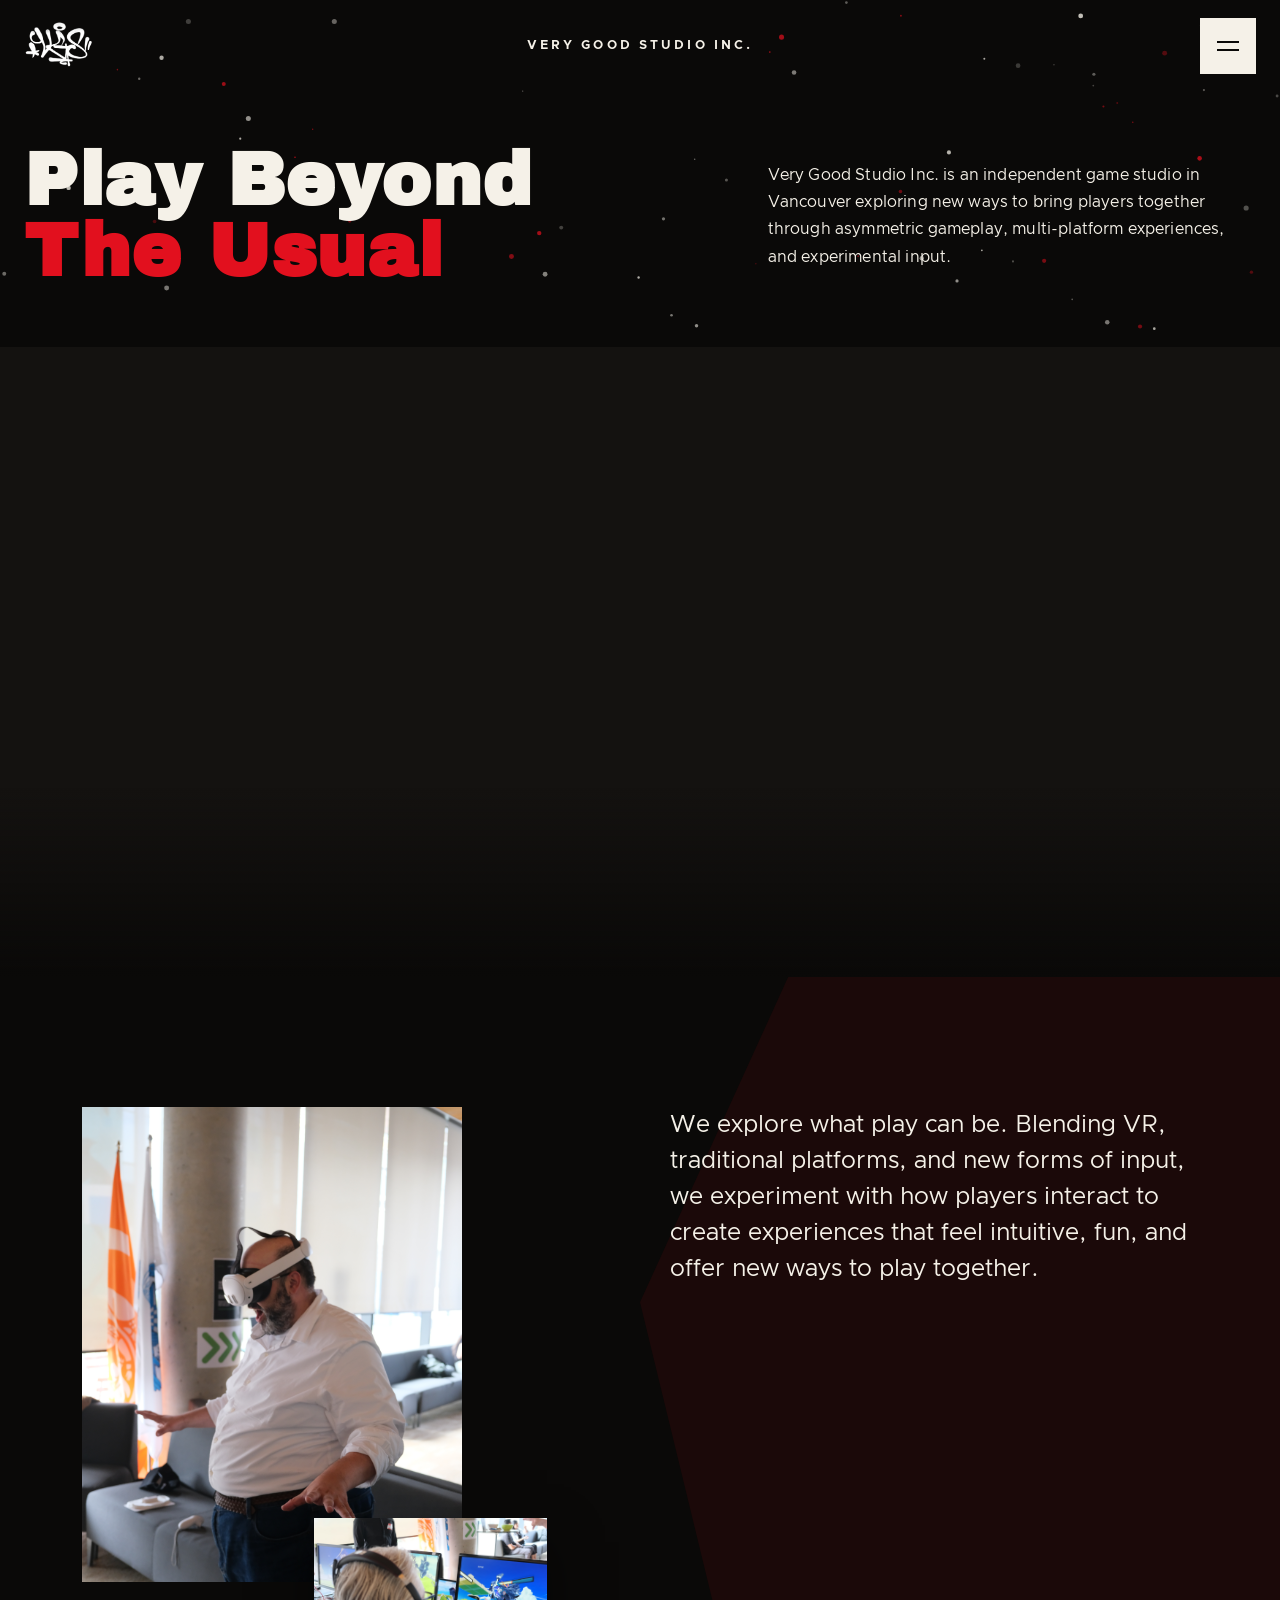
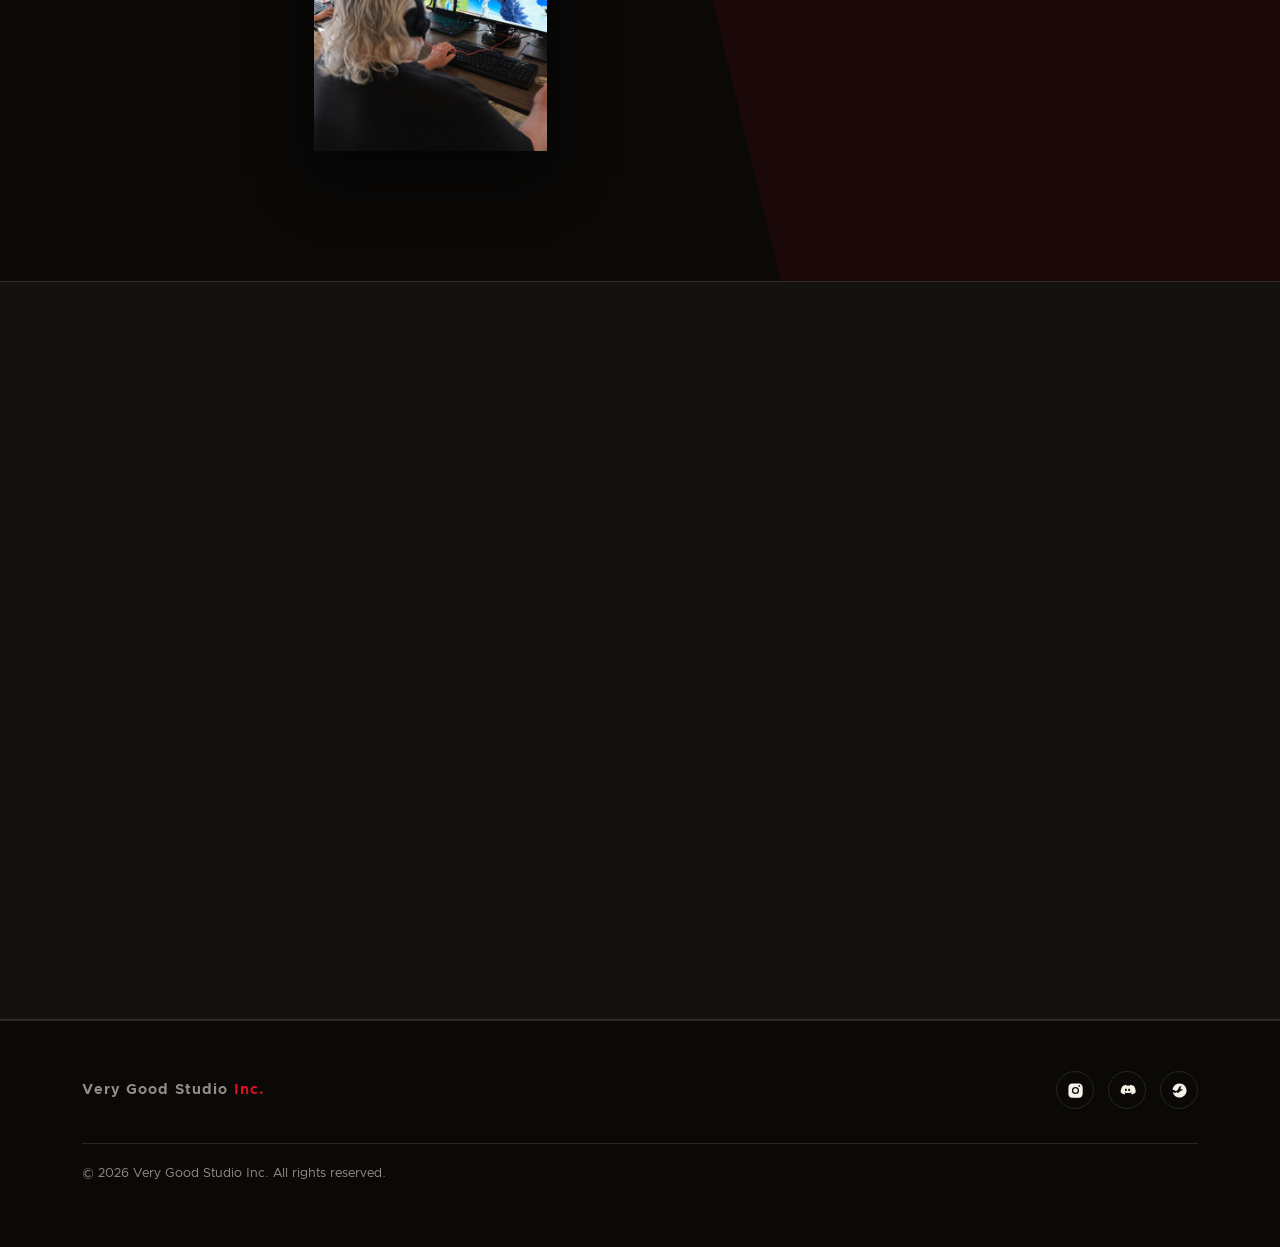
==== commit 6da19c7c: "Move dark red splatter background from Featured Game to studio teaser Co-Authored-By: Claude Sonnet " ====
--- a/index.html
+++ b/index.html
@@ -86,6 +86,7 @@
 
 <!-- ============ Studio Teaser ============ -->
 <section class="about-teaser section-pad">
+  <div class="featured-bg-splatter"></div>
   <div class="container about-teaser-grid">
     <div class="about-teaser-photos reveal">
       <img class="photo-a" src="assets/img/DSCF5137.JPG" alt="Very Good Studio Inc. team at work">
@@ -103,7 +104,6 @@
 
 <!-- ============ Featured Game ============ -->
 <section id="featured" class="featured-game section-pad">
-  <div class="featured-bg-splatter"></div>
   <div class="featured-card reveal">
     <div class="featured-media">
       <img src="assets/img/Main_Capsule(1).png" alt="KAIJU CORP capsule art">
--- a/css/style.css
+++ b/css/style.css
@@ -492,6 +492,8 @@
    Studio Teaser (index)
    ========================================================================== */
 
+.about-teaser { overflow: hidden; }
+
 .about-teaser-grid {
   display: grid;
   grid-template-columns: 1fr 1fr;
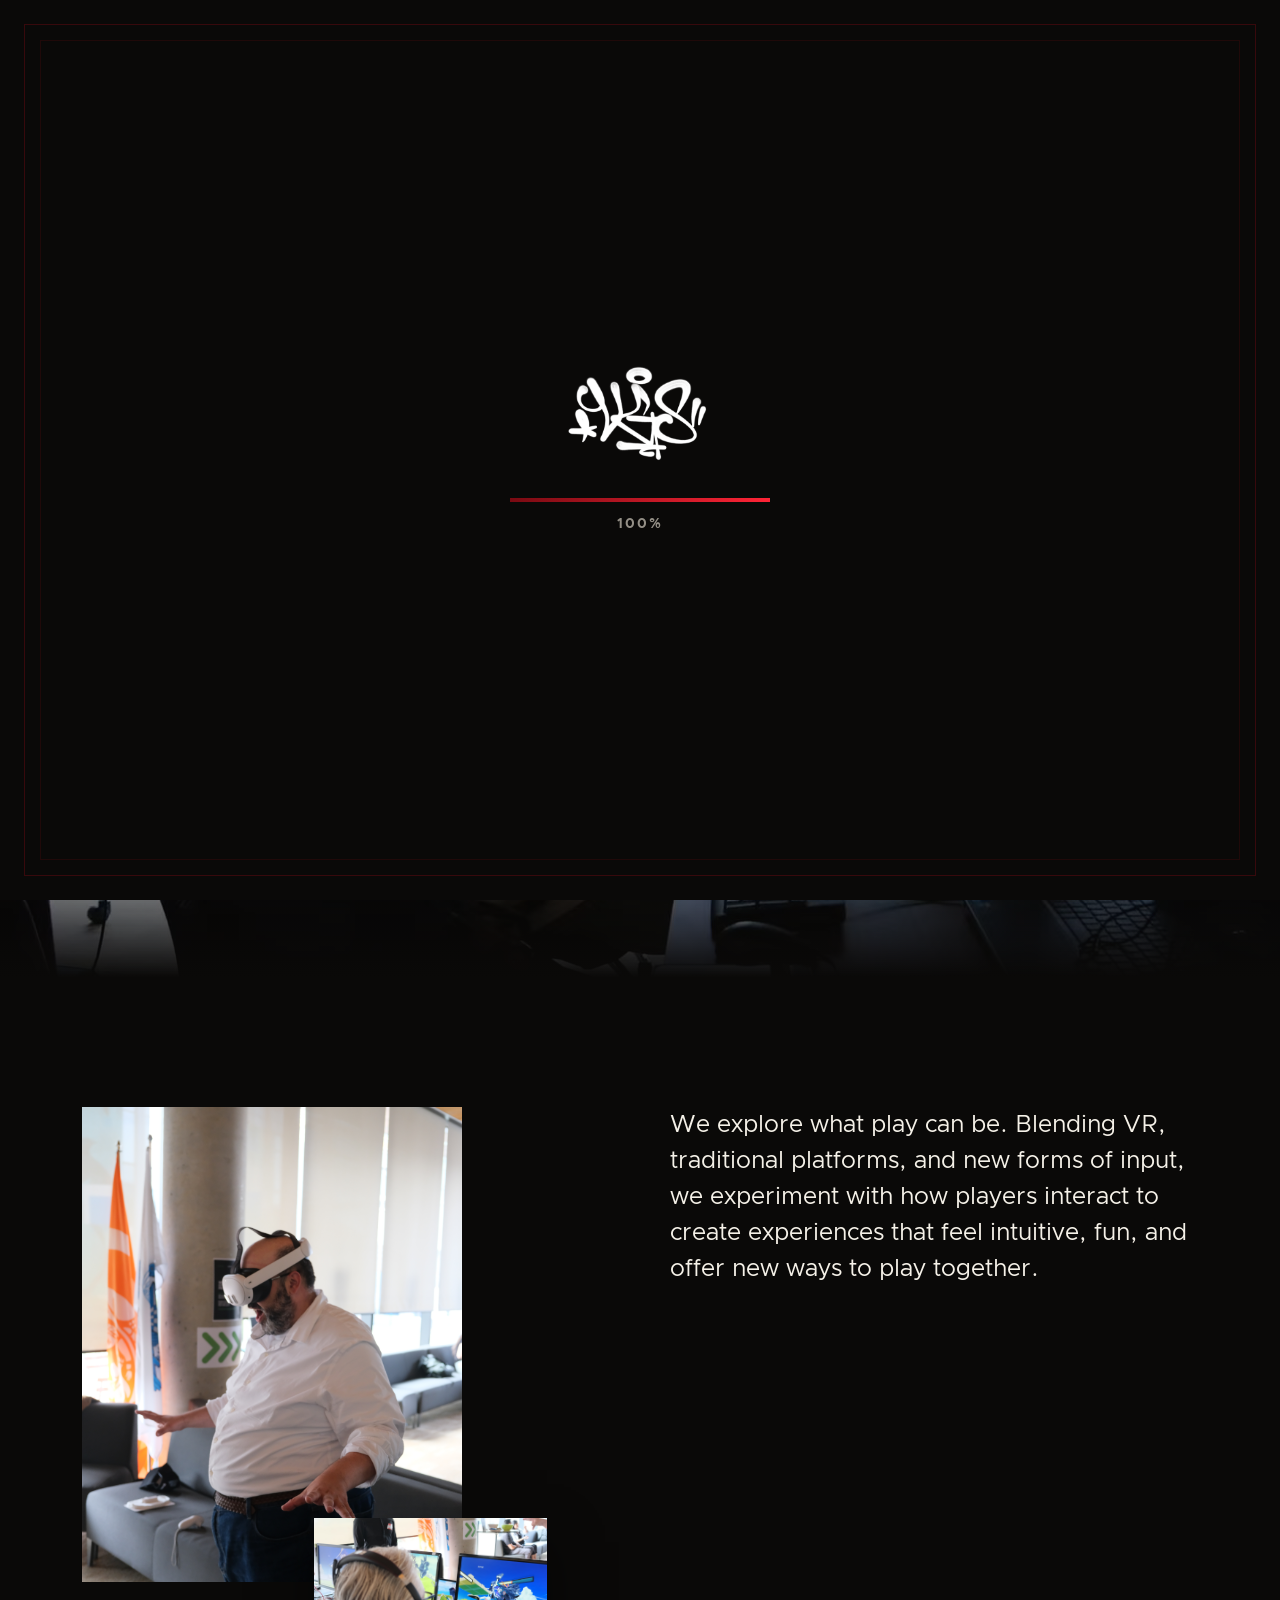
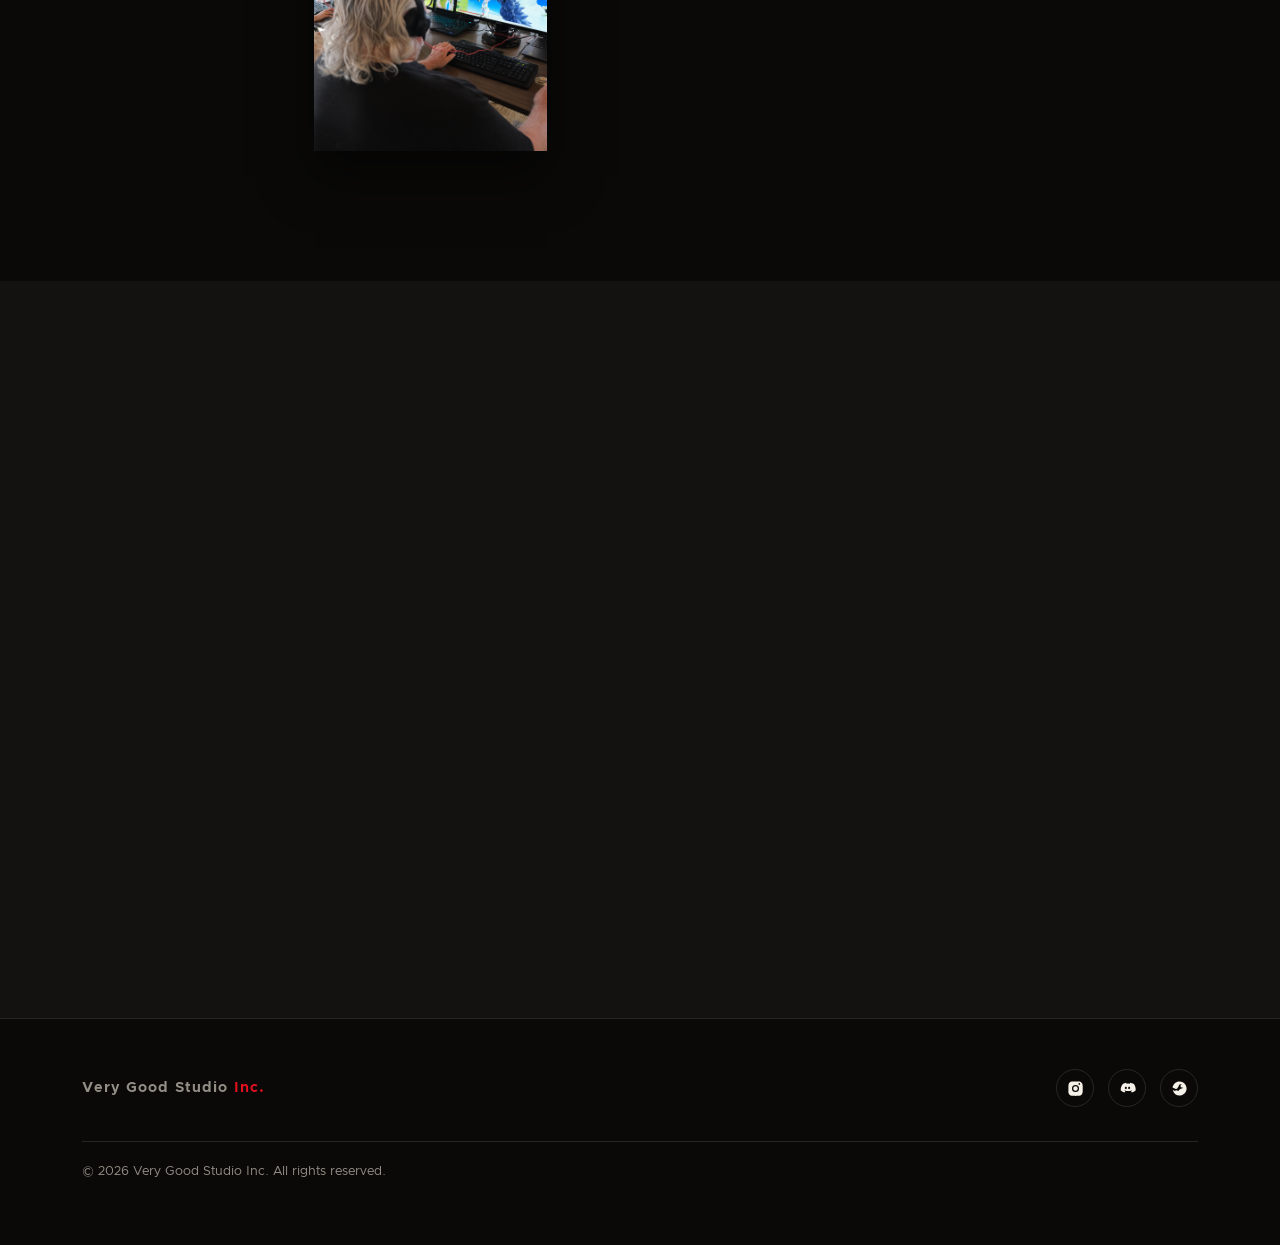
==== commit ffc7e478: "Remove red splatter decoration entirely It kept causing an unwanted red-to-black seam at the boundar" ====
--- a/index.html
+++ b/index.html
@@ -86,7 +86,6 @@
 
 <!-- ============ Studio Teaser ============ -->
 <section class="about-teaser section-pad">
-  <div class="featured-bg-splatter"></div>
   <div class="container about-teaser-grid">
     <div class="about-teaser-photos reveal">
       <img class="photo-a" src="assets/img/DSCF5137.JPG" alt="Very Good Studio Inc. team at work">
--- a/css/style.css
+++ b/css/style.css
@@ -492,8 +492,6 @@
    Studio Teaser (index)
    ========================================================================== */
 
-.about-teaser { overflow: hidden; }
-
 .about-teaser-grid {
   display: grid;
   grid-template-columns: 1fr 1fr;
@@ -538,21 +536,7 @@
 
 .featured-game {
   background: var(--c-black-soft);
-  border-top: 1px solid var(--c-line);
-  border-bottom: 1px solid var(--c-line);
   overflow: hidden;
-}
-
-.featured-bg-splatter {
-  position: absolute;
-  top: -20%;
-  right: -10%;
-  width: 60%;
-  height: 140%;
-  background: var(--c-red);
-  opacity: 0.08;
-  clip-path: polygon(30% 0%, 100% 10%, 90% 100%, 20% 90%, 0% 40%);
-  pointer-events: none;
 }
 
 .featured-card {
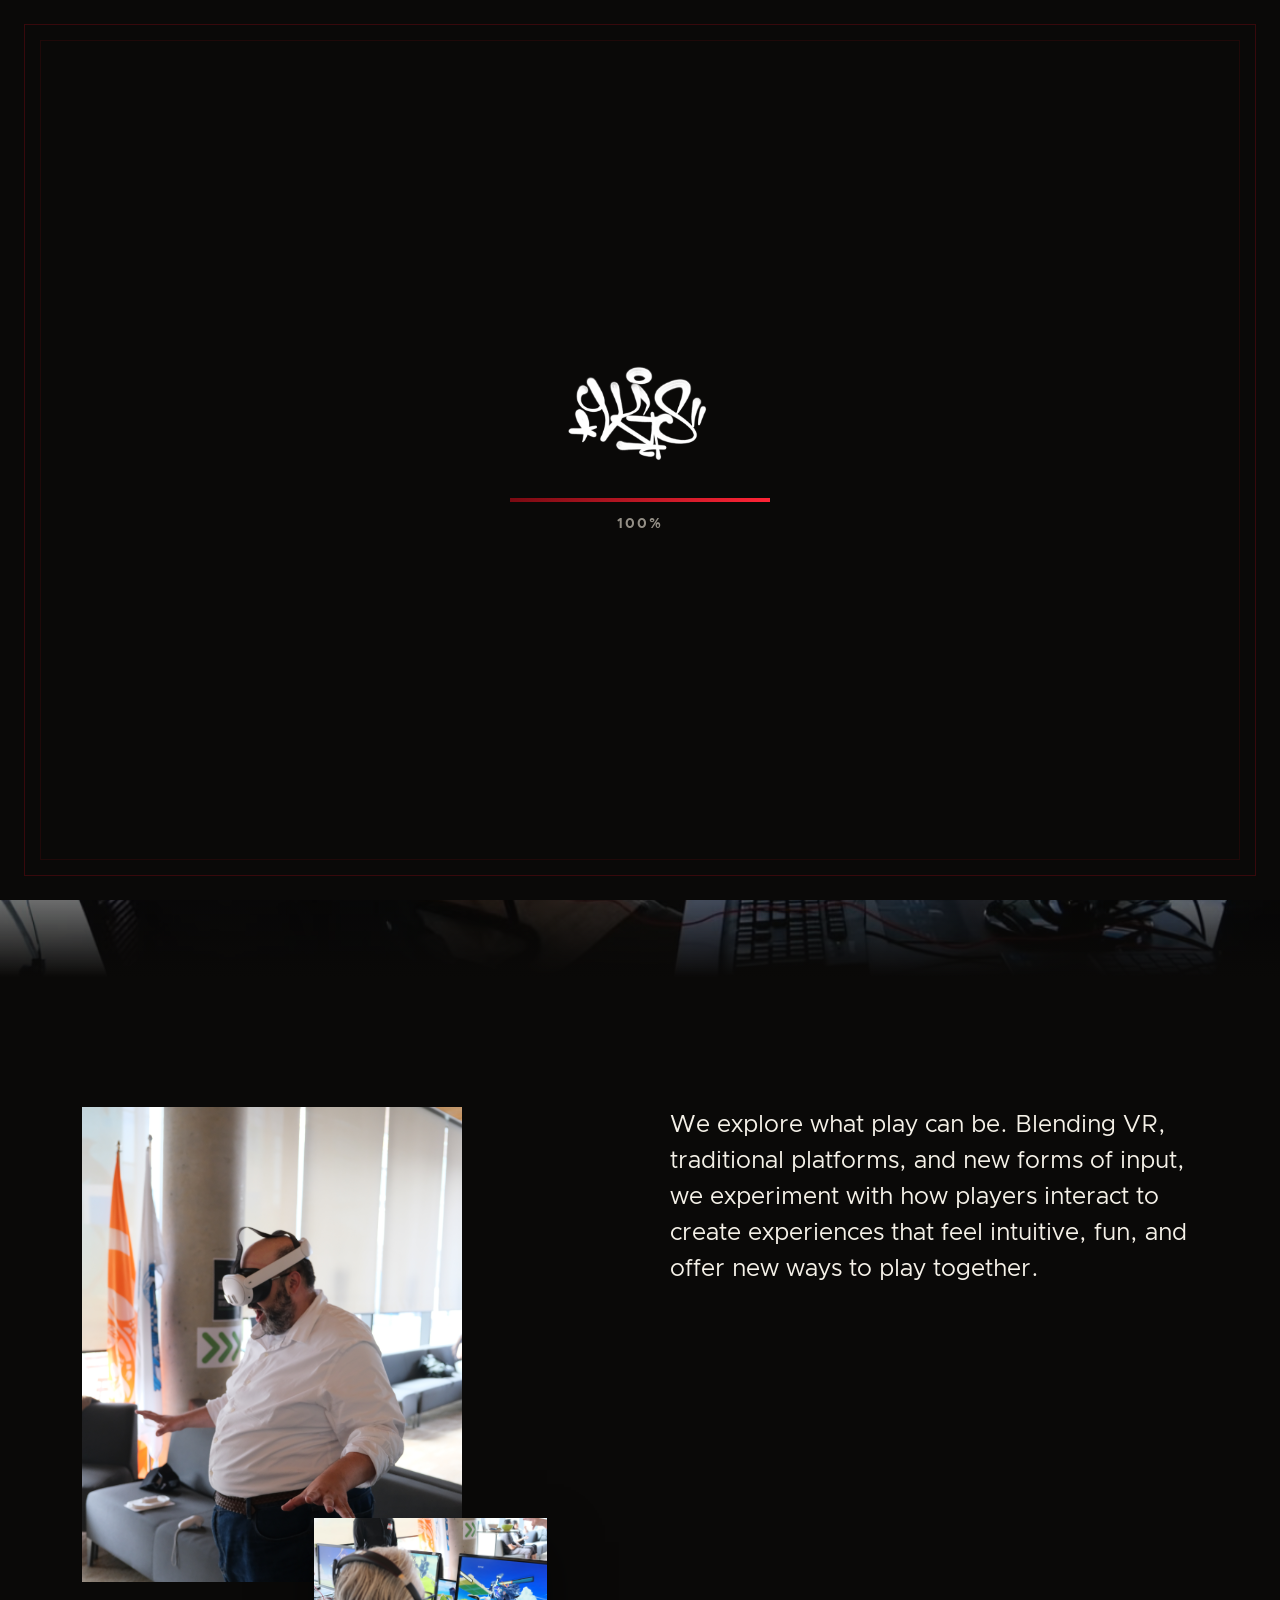
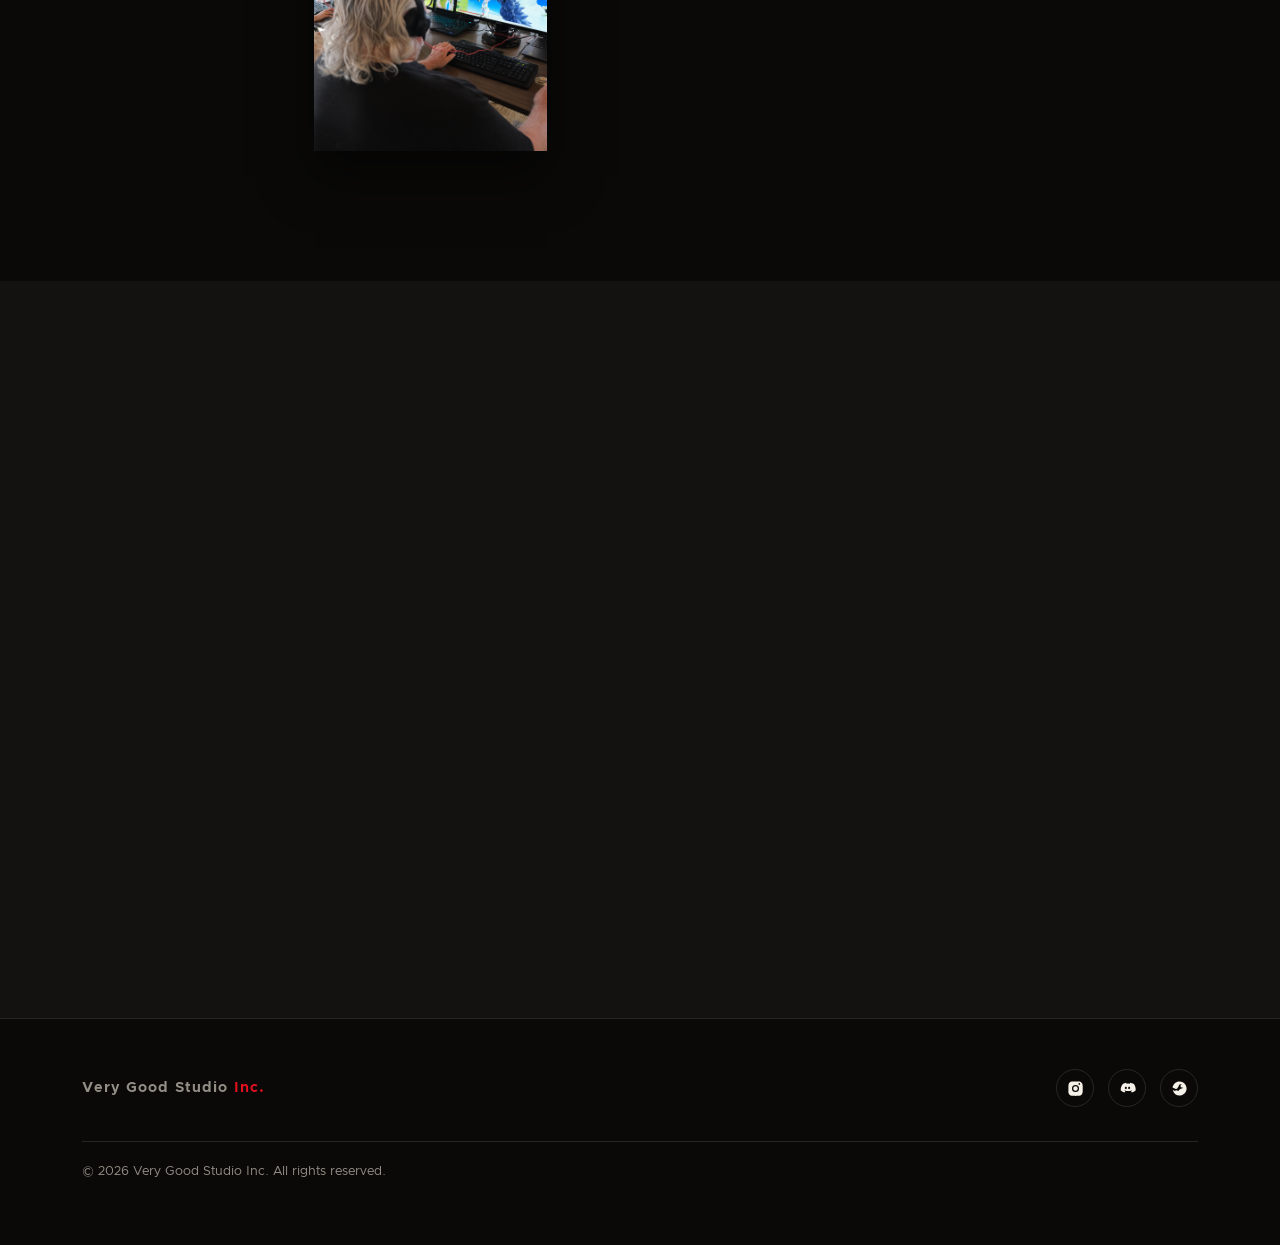
==== commit 4dd12fcf: "Add scroll/transition polish across the whole site - Topbar solidifies with a blurred dark backgroun" ====
--- a/index.html
+++ b/index.html
@@ -11,6 +11,8 @@
 <link rel="stylesheet" href="css/style.css">
 </head>
 <body>
+
+<div class="scroll-progress"></div>
 
 <!-- ============ Preloader ============ -->
 <div id="preloader">
@@ -67,7 +69,7 @@
     <div class="hero-split-headline reveal">
       <h1>Play Beyond<br><span class="accent">The Usual</span></h1>
     </div>
-    <div class="hero-split-intro reveal">
+    <div class="hero-split-intro reveal reveal-d1">
       <p>
         Very Good Studio Inc. is an independent game studio in Vancouver exploring new ways to
         bring players together through asymmetric gameplay, multi-platform experiences, and
@@ -78,7 +80,7 @@
 </section>
 
 <section class="hero-video-banner">
-  <video autoplay muted loop playsinline>
+  <video autoplay muted loop playsinline data-parallax="0.1" data-parallax-scale="1.12">
     <source src="assets/video/playtest.webm" type="video/webm">
     <source src="assets/video/playtest.mp4" type="video/mp4">
   </video>
--- a/css/style.css
+++ b/css/style.css
@@ -205,6 +205,26 @@
   align-items: center;
   justify-content: space-between;
   padding: 18px 24px;
+  background: transparent;
+  transition: background 0.35s ease, box-shadow 0.35s ease, backdrop-filter 0.35s ease;
+}
+
+.topbar.is-scrolled {
+  background: rgba(10, 9, 8, 0.78);
+  backdrop-filter: blur(10px);
+  -webkit-backdrop-filter: blur(10px);
+  box-shadow: 0 1px 0 var(--c-line);
+}
+
+.scroll-progress {
+  position: fixed;
+  top: 0;
+  left: 0;
+  height: 3px;
+  width: 0%;
+  background: var(--c-red-bright);
+  z-index: 850;
+  pointer-events: none;
 }
 
 .topbar-logo {
@@ -443,6 +463,7 @@
   width: 100%;
   height: 100%;
   object-fit: cover;
+  transform: scale(1.12);
 }
 
 .hero-video-banner::after {
@@ -461,11 +482,26 @@
 
 .reveal {
   opacity: 0;
-  transform: translateY(36px);
-  transition: opacity 0.8s ease, transform 0.8s ease;
-}
-
-.reveal.is-visible { opacity: 1; transform: translateY(0); }
+  transform: translateY(40px) scale(0.98);
+  transition: opacity 0.9s cubic-bezier(0.16, 1, 0.3, 1), transform 0.9s cubic-bezier(0.16, 1, 0.3, 1);
+}
+
+.reveal.is-visible { opacity: 1; transform: translateY(0) scale(1); }
+
+.reveal-d1 { transition-delay: 0.1s; }
+.reveal-d2 { transition-delay: 0.2s; }
+.reveal-d3 { transition-delay: 0.3s; }
+.reveal-d4 { transition-delay: 0.4s; }
+
+.values-list li.reveal:nth-child(1) { transition-delay: 0s; }
+.values-list li.reveal:nth-child(2) { transition-delay: 0.1s; }
+.values-list li.reveal:nth-child(3) { transition-delay: 0.2s; }
+.values-list li.reveal:nth-child(4) { transition-delay: 0.3s; }
+
+.dept-grid .dept-card.reveal:nth-child(1) { transition-delay: 0s; }
+.dept-grid .dept-card.reveal:nth-child(2) { transition-delay: 0.1s; }
+.dept-grid .dept-card.reveal:nth-child(3) { transition-delay: 0.2s; }
+.dept-grid .dept-card.reveal:nth-child(4) { transition-delay: 0.3s; }
 
 .eyebrow {
   font-weight: 700;
@@ -507,7 +543,10 @@
   height: auto;
   object-fit: cover;
   background: var(--c-black-card);
-}
+  transition: transform 0.5s ease;
+}
+
+.about-teaser-photos img:hover { transform: scale(1.03); }
 
 .about-teaser-photos .photo-a {
   width: 72%;
@@ -552,13 +591,17 @@
 .featured-media {
   position: relative;
   background: var(--c-black-soft);
+  overflow: hidden;
 }
 
 .featured-media img {
   display: block;
   width: 100%;
   height: auto;
-}
+  transition: transform 0.6s ease;
+}
+
+.featured-media:hover img { transform: scale(1.04); }
 
 .featured-media .eyebrow {
   position: absolute;
@@ -702,31 +745,101 @@
    ========================================================================== */
 
 .game-hero {
-  min-height: 70vh;
-  display: flex;
-  align-items: flex-end;
-  padding: 140px 0 70px;
-  background:
-    linear-gradient(180deg, rgba(10,9,8,0.2), var(--c-black) 90%),
-    repeating-linear-gradient(135deg, rgba(226,16,30,0.06) 0 2px, transparent 2px 40px),
-    var(--c-black-soft);
-  border-bottom: 1px solid var(--c-line);
-}
-
-.game-hero-logo {
-  font-family: var(--font-headline);
-  font-size: clamp(3rem, 12vw, 8rem);
-  line-height: 0.9;
-  margin: 0;
-}
-
-.game-hero-logo .hi { color: var(--c-red); }
+  position: relative;
+  min-height: 100vh;
+  display: flex;
+  flex-direction: column;
+  align-items: center;
+  justify-content: center;
+  overflow: hidden;
+  background: var(--c-black);
+}
+
+.game-hero-video {
+  position: absolute;
+  inset: 0;
+  width: 100%;
+  height: 100%;
+  object-fit: cover;
+  opacity: 0;
+  transform: scale(1.12);
+  transition: opacity 1s ease;
+}
+
+.game-hero-video.is-ready { opacity: 0.55; }
+
+.game-hero-overlay {
+  position: absolute;
+  inset: 0;
+  background: linear-gradient(180deg, rgba(10,9,8,0.35) 0%, rgba(10,9,8,0.55) 55%, var(--c-black) 100%);
+}
+
+.game-hero-content {
+  position: relative;
+  z-index: 1;
+  text-align: center;
+  padding: 110px 24px 0;
+}
+
+.game-hero-logo-img {
+  display: block;
+  margin: 0 auto;
+  width: min(80vw, 560px);
+  height: auto;
+}
 
 .game-hero-tag {
   font-family: var(--font-tag);
   color: var(--c-red-bright);
   font-size: 1.4rem;
   margin: 18px 0 0;
+}
+
+.game-hero-content .featured-buttons {
+  justify-content: center;
+  margin-top: 30px;
+}
+
+.game-scroll-cue {
+  position: absolute;
+  bottom: 36px;
+  left: 50%;
+  transform: translateX(-50%);
+  z-index: 1;
+}
+
+.game-scroll-cue .arrow {
+  display: block;
+  width: 1px;
+  height: 32px;
+  background: linear-gradient(var(--c-red), transparent);
+  animation: scroll-drop 1.8s ease-in-out infinite;
+}
+
+@keyframes scroll-drop {
+  0% { transform: scaleY(0); transform-origin: top; opacity: 0; }
+  40% { transform: scaleY(1); transform-origin: top; opacity: 1; }
+  60% { transform: scaleY(1); transform-origin: bottom; opacity: 1; }
+  100% { transform: scaleY(0); transform-origin: bottom; opacity: 0; }
+}
+
+.trailer-frame {
+  position: relative;
+  width: 100%;
+  max-width: 980px;
+  margin: 0 auto;
+  aspect-ratio: 16 / 9;
+  border: 1px solid var(--c-line);
+  background: var(--c-black-card);
+  overflow: hidden;
+}
+
+.trailer-frame iframe {
+  position: absolute;
+  inset: 0;
+  width: 100%;
+  height: 100%;
+  border: 0;
 }
 
 .meta-row {
@@ -742,44 +855,61 @@
 
 .meta-row strong { color: var(--c-white); display: block; font-weight: 700; font-size: 1rem; letter-spacing: 0.04em; margin-bottom: 4px; }
 
-.concept-gallery {
-  display: grid;
-  grid-template-columns: repeat(3, 1fr);
+.concept-marquee {
+  margin-top: 50px;
+  overflow: hidden;
+  width: 100%;
+}
+
+.concept-track {
+  display: flex;
+  width: max-content;
   gap: 20px;
-  margin-top: 50px;
-}
+  animation: concept-scroll 32s linear infinite;
+}
+
+.concept-marquee:hover .concept-track { animation-play-state: paused; }
 
 .concept-tile {
+  flex: 0 0 auto;
+  width: min(70vw, 420px);
   aspect-ratio: 4 / 3;
-  background: linear-gradient(160deg, #1c1a17 0%, #0a0908 70%);
+  background: var(--c-black-card);
   border: 1px solid var(--c-line);
-  position: relative;
-  overflow: hidden;
-  display: flex;
-  align-items: flex-end;
-  padding: 16px;
-}
-
-.concept-tile::before {
+  overflow: hidden;
+}
+
+.concept-tile img {
+  display: block;
+  width: 100%;
+  height: 100%;
+  object-fit: cover;
+  transition: transform 0.5s ease;
+}
+
+.concept-tile:hover img { transform: scale(1.08); }
+
+@keyframes concept-scroll {
+  from { transform: translateX(0); }
+  to { transform: translateX(calc(-50% - 10px)); }
+}
+
+.cta-band {
+  position: relative;
+  background: var(--c-red) url("../assets/img/background.jpg") center 50% / cover no-repeat;
+  padding: 110px 0;
+  text-align: center;
+  overflow: hidden;
+}
+
+.cta-band::before {
   content: "";
   position: absolute;
   inset: 0;
-  background: radial-gradient(circle at 30% 20%, rgba(226,16,30,0.25), transparent 60%);
-}
-
-.concept-tile span {
-  position: relative;
-  font-weight: 700;
-  letter-spacing: 0.1em;
-  font-size: 0.75rem;
-  color: var(--c-gray);
-}
-
-.cta-band {
-  background: var(--c-red);
-  padding: 70px 0;
-  text-align: center;
-}
+  background: linear-gradient(180deg, rgba(10,9,8,0.55) 0%, rgba(226,16,30,0.78) 60%, rgba(10,9,8,0.7) 100%);
+}
+
+.cta-band .container { position: relative; z-index: 1; }
 
 .cta-band h2 {
   font-family: var(--font-headline);
@@ -988,7 +1118,6 @@
   .featured-info { padding: 28px; }
   .grid-3 { grid-template-columns: repeat(2, 1fr); }
   .dept-grid { grid-template-columns: repeat(2, 1fr); }
-  .concept-gallery { grid-template-columns: repeat(2, 1fr); }
   .about-teaser-grid { grid-template-columns: 1fr; gap: 36px; }
   .about-teaser-photos { max-width: 420px; }
 }
@@ -1007,7 +1136,7 @@
 }
 
 @media (max-width: 720px) {
-  .grid-3, .grid-2, .dept-grid, .concept-gallery { grid-template-columns: 1fr; }
+  .grid-3, .grid-2, .dept-grid { grid-template-columns: 1fr; }
   .section-pad { padding: 90px 0; }
   .stats-row { gap: 34px; }
   .values-list li { grid-template-columns: 40px 1fr; }
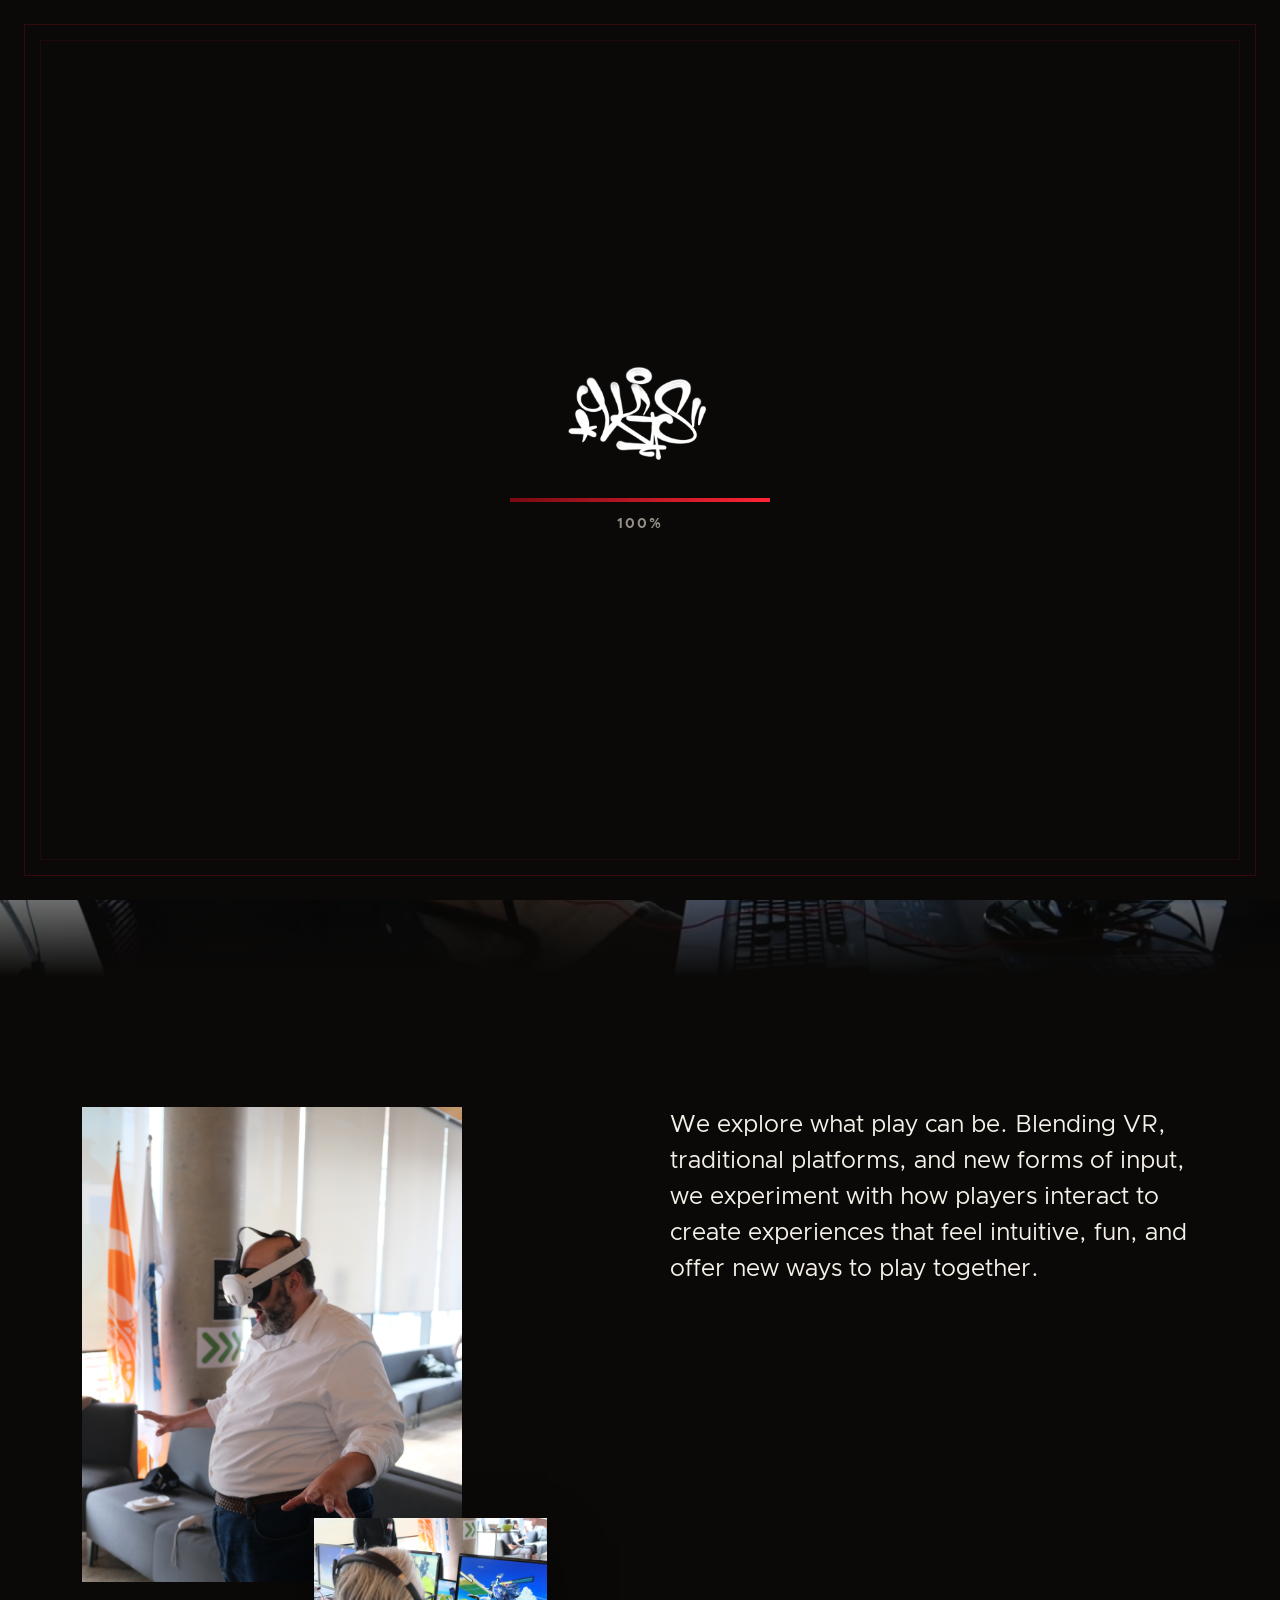
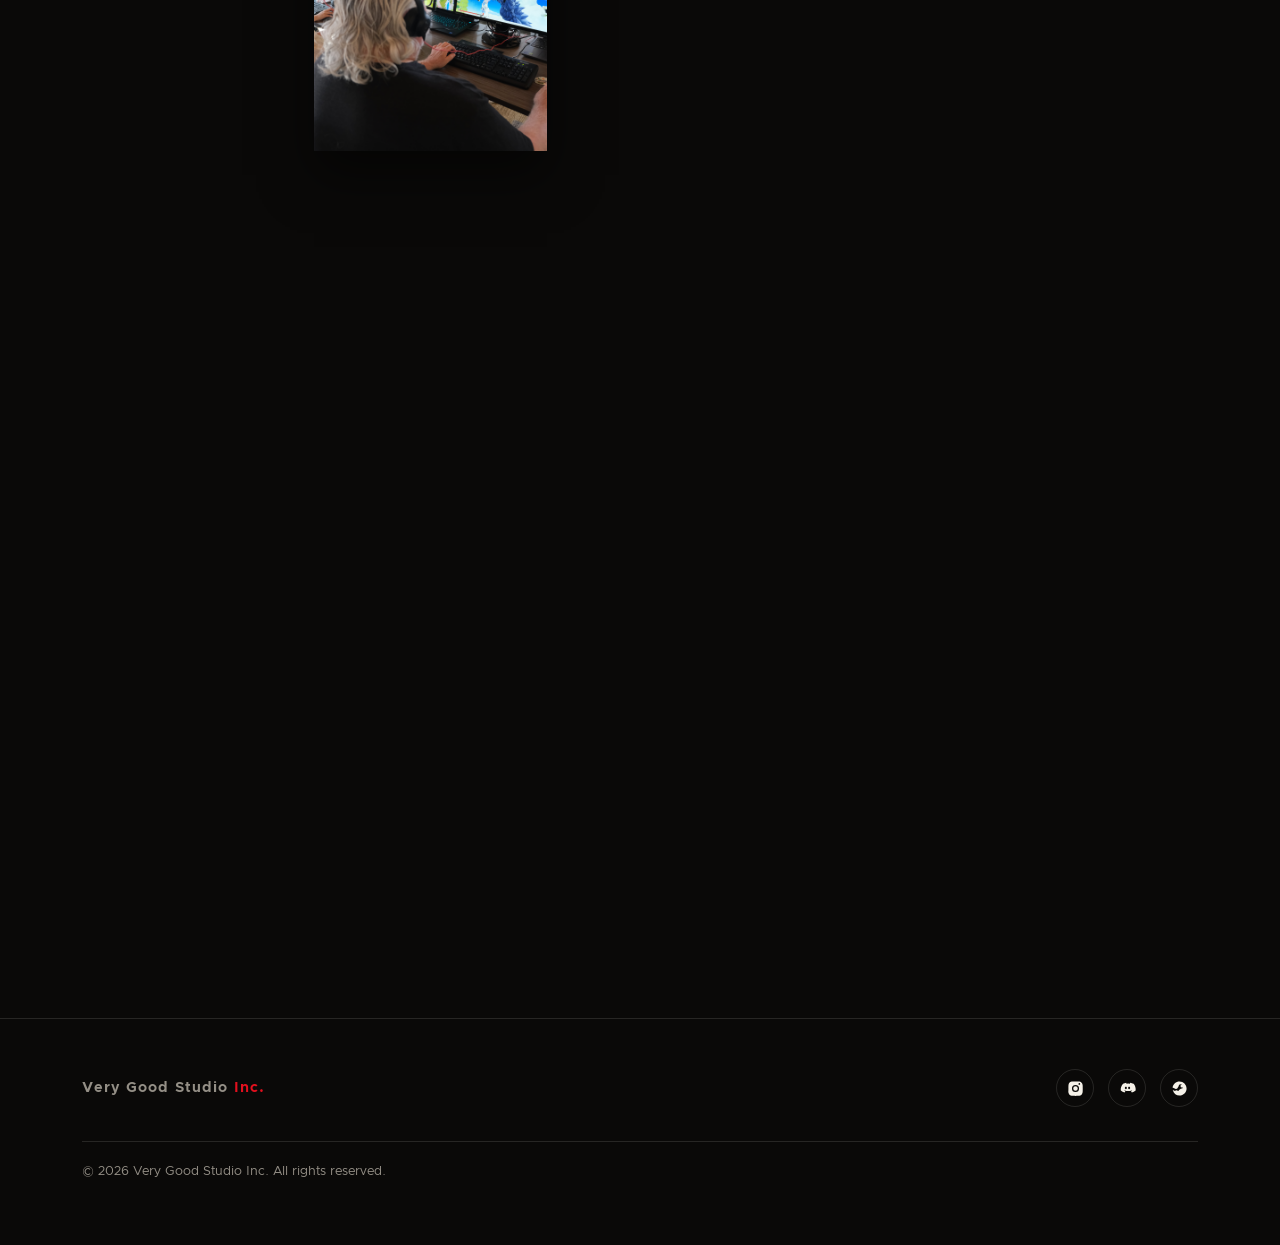
==== commit 6ecf4d78: "Animate each section in as a whole block on scroll Add a .section-reveal treatment (bigger translate" ====
--- a/index.html
+++ b/index.html
@@ -79,7 +79,7 @@
   </div>
 </section>
 
-<section class="hero-video-banner">
+<section class="hero-video-banner section-reveal">
   <video autoplay muted loop playsinline data-parallax="0.1" data-parallax-scale="1.12">
     <source src="assets/video/playtest.webm" type="video/webm">
     <source src="assets/video/playtest.mp4" type="video/mp4">
@@ -87,7 +87,7 @@
 </section>
 
 <!-- ============ Studio Teaser ============ -->
-<section class="about-teaser section-pad">
+<section class="about-teaser section-pad section-reveal">
   <div class="container about-teaser-grid">
     <div class="about-teaser-photos reveal">
       <img class="photo-a" src="assets/img/DSCF5137.JPG" alt="Very Good Studio Inc. team at work">
@@ -104,7 +104,7 @@
 </section>
 
 <!-- ============ Featured Game ============ -->
-<section id="featured" class="featured-game section-pad">
+<section id="featured" class="featured-game section-pad section-reveal">
   <div class="featured-card reveal">
     <div class="featured-media">
       <img src="assets/img/Main_Capsule(1).png" alt="KAIJU CORP capsule art">
--- a/css/style.css
+++ b/css/style.css
@@ -498,6 +498,17 @@
 .values-list li.reveal:nth-child(3) { transition-delay: 0.2s; }
 .values-list li.reveal:nth-child(4) { transition-delay: 0.3s; }
 
+/* Whole-section entrance, layered under each section's own inner
+   text stagger so every new part arrives with its own motion as it
+   scrolls into view, not just a flat cut. */
+.section-reveal {
+  opacity: 0;
+  transform: translateY(64px) scale(0.96);
+  transition: opacity 1.1s cubic-bezier(0.16, 1, 0.3, 1), transform 1.1s cubic-bezier(0.16, 1, 0.3, 1);
+}
+
+.section-reveal.is-visible { opacity: 1; transform: translateY(0) scale(1); }
+
 .dept-grid .dept-card.reveal:nth-child(1) { transition-delay: 0s; }
 .dept-grid .dept-card.reveal:nth-child(2) { transition-delay: 0.1s; }
 .dept-grid .dept-card.reveal:nth-child(3) { transition-delay: 0.2s; }
@@ -585,7 +596,6 @@
   grid-template-columns: 1.1fr 1fr;
   align-items: center;
   width: 100%;
-  background: var(--c-black-card);
 }
 
 .featured-media {
@@ -744,6 +754,21 @@
    Game page specific
    ========================================================================== */
 
+#overview {
+  position: relative;
+  background: var(--c-black) url("../assets/img/background.jpg") center 16% / cover no-repeat;
+  overflow: hidden;
+}
+
+#overview::before {
+  content: "";
+  position: absolute;
+  inset: 0;
+  background: linear-gradient(90deg, var(--c-black) 0%, rgba(10,9,8,0.92) 38%, rgba(10,9,8,0.55) 68%, rgba(10,9,8,0.25) 100%);
+}
+
+#overview .container { position: relative; z-index: 1; }
+
 .game-hero {
   position: relative;
   min-height: 100vh;
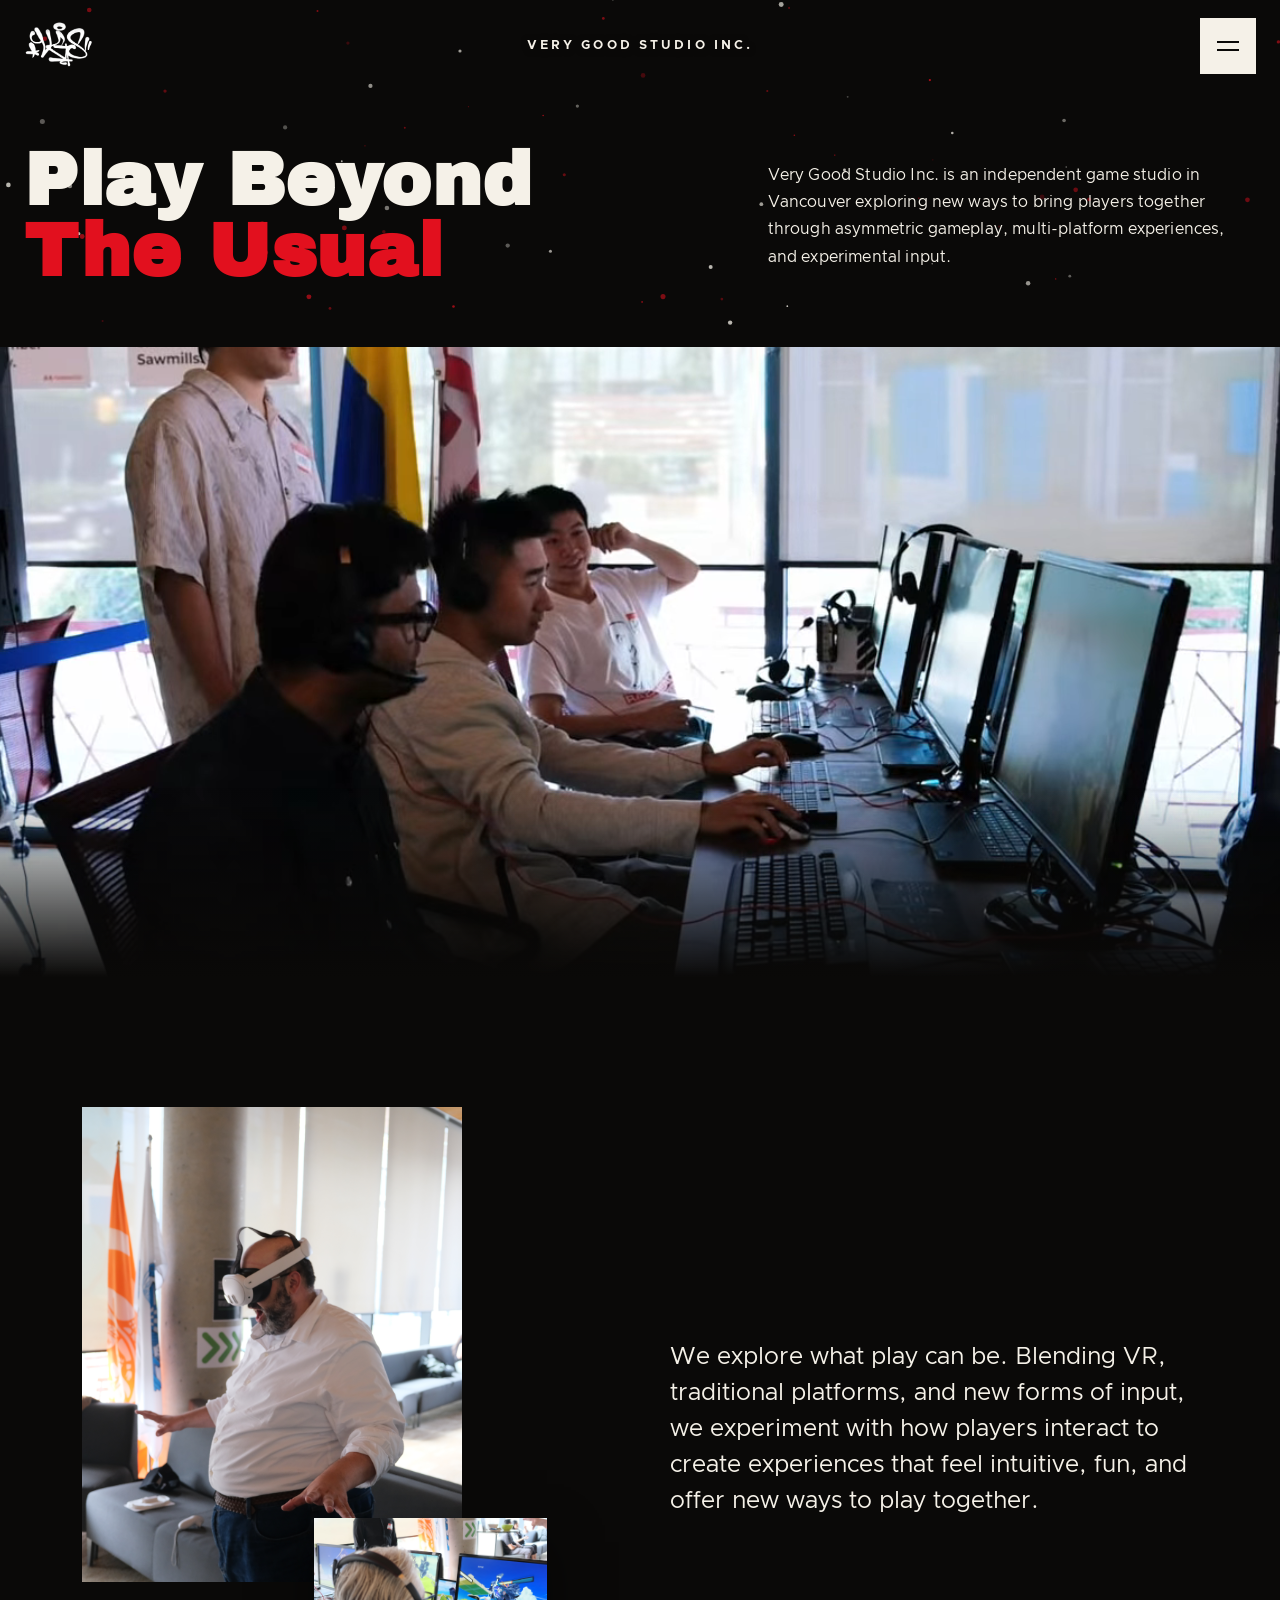
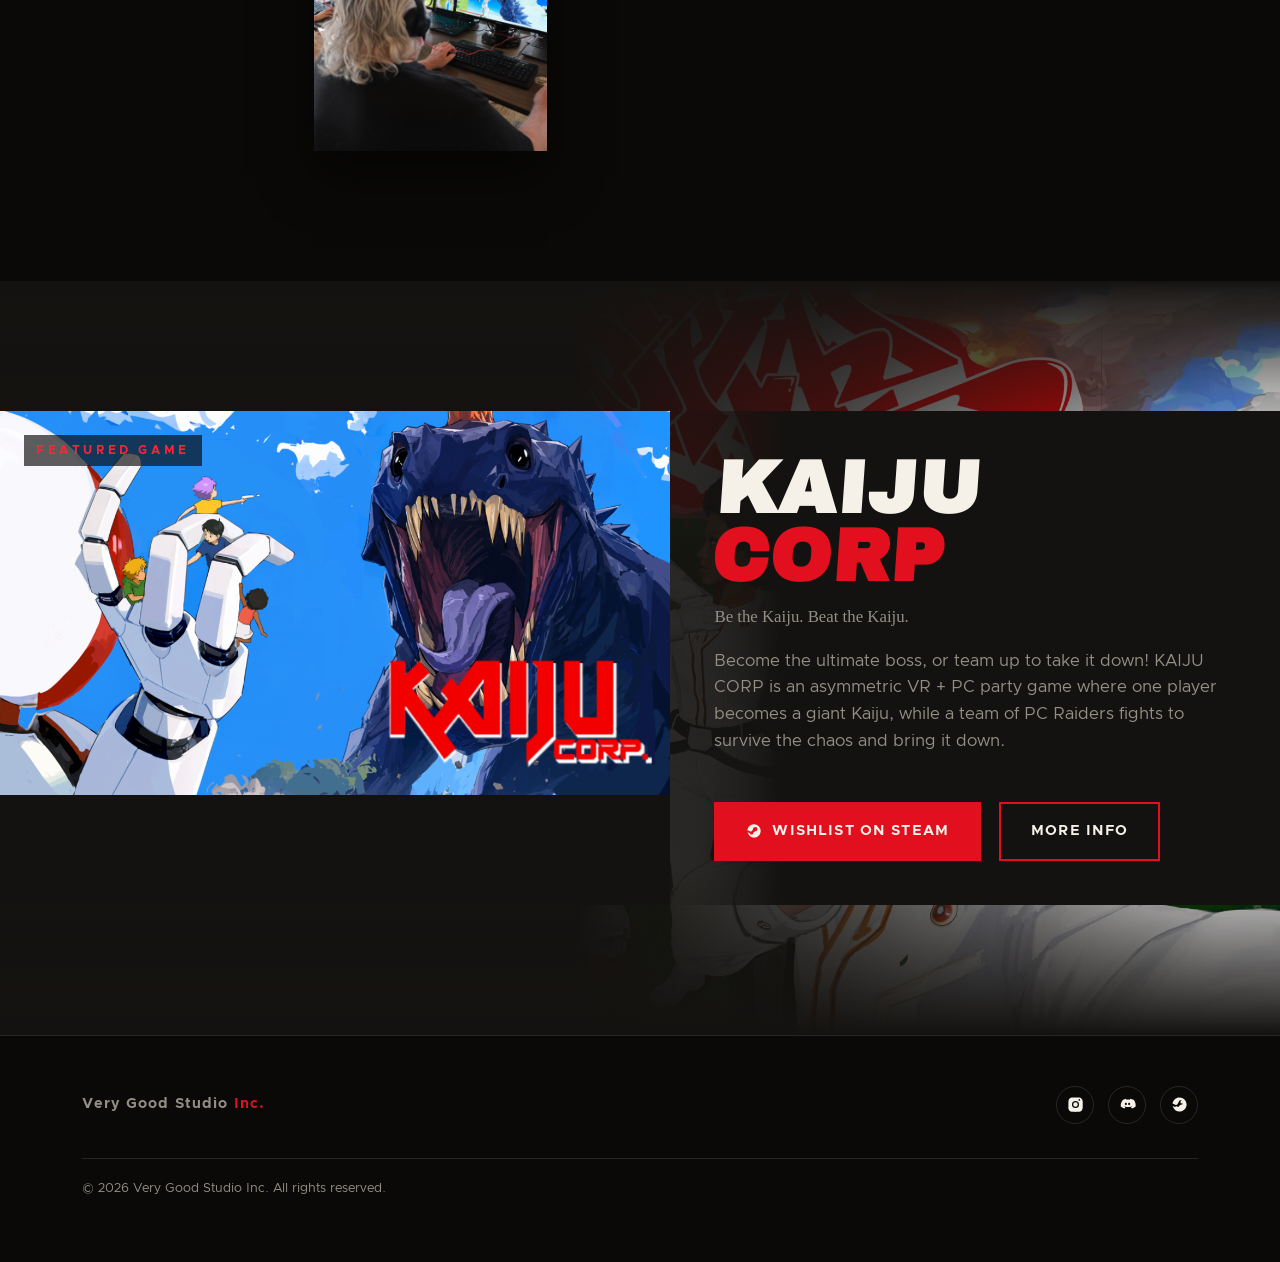
==== commit e1699e5e: "Add real Instagram and Discord links site-wide Replace the placeholder instagram.com/vgstudio and di" ====
--- a/index.html
+++ b/index.html
@@ -49,10 +49,10 @@
       <a href="about.html" data-page="about.html"><span>About</span><span class="num">03</span></a>
     </nav>
     <div class="menu-social footer-social">
-      <a href="https://instagram.com/vgstudio" target="_blank" rel="noopener" aria-label="Instagram">
+      <a href="https://www.instagram.com/kaijucorp.vgs/" target="_blank" rel="noopener" aria-label="Instagram">
         <svg viewBox="0 0 24 24"><path d="M12 2c2.7 0 3 .01 4.12.06 1.11.05 1.87.23 2.53.49.68.27 1.26.62 1.83 1.19.57.57.92 1.15 1.19 1.83.26.66.44 1.42.49 2.53.05 1.12.06 1.42.06 4.12s-.01 3-.06 4.12c-.05 1.11-.23 1.87-.49 2.53a5.06 5.06 0 0 1-1.19 1.83 5.06 5.06 0 0 1-1.83 1.19c-.66.26-1.42.44-2.53.49-1.12.05-1.42.06-4.12.06s-3-.01-4.12-.06c-1.11-.05-1.87-.23-2.53-.49a5.06 5.06 0 0 1-1.83-1.19 5.06 5.06 0 0 1-1.19-1.83c-.26-.66-.44-1.42-.49-2.53C2.01 15 2 14.7 2 12s.01-3 .06-4.12c.05-1.11.23-1.87.49-2.53.27-.68.62-1.26 1.19-1.83A5.06 5.06 0 0 1 5.57 2.55c.66-.26 1.42-.44 2.53-.49C9.22 2.01 9.52 2 12 2zm0 5a5 5 0 1 0 0 10 5 5 0 0 0 0-10zm0 8.2a3.2 3.2 0 1 1 0-6.4 3.2 3.2 0 0 1 0 6.4zm5.4-8.4a1.2 1.2 0 1 0 0-2.4 1.2 1.2 0 0 0 0 2.4z"/></svg>
       </a>
-      <a href="https://discord.gg/vgstudio" target="_blank" rel="noopener" aria-label="Discord">
+      <a href="https://discord.gg/v6k4NnVqfM" target="_blank" rel="noopener" aria-label="Discord">
         <svg viewBox="0 0 24 24"><path d="M20.32 5.36A17.6 17.6 0 0 0 15.9 4c-.2.36-.42.84-.58 1.22a16.3 16.3 0 0 0-4.65 0A9.9 9.9 0 0 0 10.1 4a17.6 17.6 0 0 0-4.42 1.36C2.9 8.6 2.2 11.75 2.5 14.86a17.7 17.7 0 0 0 5.4 2.74c.44-.6.83-1.24 1.16-1.92-.64-.24-1.24-.54-1.82-.9.15-.11.3-.23.44-.35a12.6 12.6 0 0 0 10.65 0c.14.12.29.24.44.35-.58.36-1.18.66-1.82.9.33.68.72 1.32 1.16 1.92a17.6 17.6 0 0 0 5.4-2.74c.36-3.6-.56-6.72-2.79-9.5zM9.7 12.9c-.78 0-1.42-.73-1.42-1.63 0-.9.62-1.63 1.42-1.63.8 0 1.44.74 1.42 1.63 0 .9-.62 1.63-1.42 1.63zm4.6 0c-.78 0-1.42-.73-1.42-1.63 0-.9.62-1.63 1.42-1.63.8 0 1.44.74 1.42 1.63 0 .9-.62 1.63-1.42 1.63z"/></svg>
       </a>
       <a href="https://store.steampowered.com/app/5256090/Kaiju_Corp/" target="_blank" rel="noopener" aria-label="Steam">
@@ -134,10 +134,10 @@
   <div class="container footer-inner">
     <div class="footer-brand">Very Good Studio <span class="dot">Inc.</span></div>
     <div class="footer-social">
-      <a href="https://instagram.com/vgstudio" target="_blank" rel="noopener" aria-label="Instagram">
+      <a href="https://www.instagram.com/kaijucorp.vgs/" target="_blank" rel="noopener" aria-label="Instagram">
         <svg viewBox="0 0 24 24"><path d="M12 2c2.7 0 3 .01 4.12.06 1.11.05 1.87.23 2.53.49.68.27 1.26.62 1.83 1.19.57.57.92 1.15 1.19 1.83.26.66.44 1.42.49 2.53.05 1.12.06 1.42.06 4.12s-.01 3-.06 4.12c-.05 1.11-.23 1.87-.49 2.53a5.06 5.06 0 0 1-1.19 1.83 5.06 5.06 0 0 1-1.83 1.19c-.66.26-1.42.44-2.53.49-1.12.05-1.42.06-4.12.06s-3-.01-4.12-.06c-1.11-.05-1.87-.23-2.53-.49a5.06 5.06 0 0 1-1.83-1.19 5.06 5.06 0 0 1-1.19-1.83c-.26-.66-.44-1.42-.49-2.53C2.01 15 2 14.7 2 12s.01-3 .06-4.12c.05-1.11.23-1.87.49-2.53.27-.68.62-1.26 1.19-1.83A5.06 5.06 0 0 1 5.57 2.55c.66-.26 1.42-.44 2.53-.49C9.22 2.01 9.52 2 12 2zm0 5a5 5 0 1 0 0 10 5 5 0 0 0 0-10zm0 8.2a3.2 3.2 0 1 1 0-6.4 3.2 3.2 0 0 1 0 6.4zm5.4-8.4a1.2 1.2 0 1 0 0-2.4 1.2 1.2 0 0 0 0 2.4z"/></svg>
       </a>
-      <a href="https://discord.gg/vgstudio" target="_blank" rel="noopener" aria-label="Discord">
+      <a href="https://discord.gg/v6k4NnVqfM" target="_blank" rel="noopener" aria-label="Discord">
         <svg viewBox="0 0 24 24"><path d="M20.32 5.36A17.6 17.6 0 0 0 15.9 4c-.2.36-.42.84-.58 1.22a16.3 16.3 0 0 0-4.65 0A9.9 9.9 0 0 0 10.1 4a17.6 17.6 0 0 0-4.42 1.36C2.9 8.6 2.2 11.75 2.5 14.86a17.7 17.7 0 0 0 5.4 2.74c.44-.6.83-1.24 1.16-1.92-.64-.24-1.24-.54-1.82-.9.15-.11.3-.23.44-.35a12.6 12.6 0 0 0 10.65 0c.14.12.29.24.44.35-.58.36-1.18.66-1.82.9.33.68.72 1.32 1.16 1.92a17.6 17.6 0 0 0 5.4-2.74c.36-3.6-.56-6.72-2.79-9.5zM9.7 12.9c-.78 0-1.42-.73-1.42-1.63 0-.9.62-1.63 1.42-1.63.8 0 1.44.74 1.42 1.63 0 .9-.62 1.63-1.42 1.63zm4.6 0c-.78 0-1.42-.73-1.42-1.63 0-.9.62-1.63 1.42-1.63.8 0 1.44.74 1.42 1.63 0 .9-.62 1.63-1.42 1.63z"/></svg>
       </a>
       <a href="https://store.steampowered.com/app/5256090/Kaiju_Corp/" target="_blank" rel="noopener" aria-label="Steam">
--- a/css/style.css
+++ b/css/style.css
@@ -259,6 +259,7 @@
   letter-spacing: 0.25em;
   color: var(--c-white);
   white-space: nowrap;
+  text-shadow: 0 1px 6px rgba(10, 9, 8, 0.65);
 }
 
 .topbar-menu-btn {
@@ -493,11 +494,6 @@
 .reveal-d3 { transition-delay: 0.3s; }
 .reveal-d4 { transition-delay: 0.4s; }
 
-.values-list li.reveal:nth-child(1) { transition-delay: 0s; }
-.values-list li.reveal:nth-child(2) { transition-delay: 0.1s; }
-.values-list li.reveal:nth-child(3) { transition-delay: 0.2s; }
-.values-list li.reveal:nth-child(4) { transition-delay: 0.3s; }
-
 /* Whole-section entrance, layered under each section's own inner
    text stagger so every new part arrives with its own motion as it
    scrolls into view, not just a flat cut. */
@@ -509,10 +505,10 @@
 
 .section-reveal.is-visible { opacity: 1; transform: translateY(0) scale(1); }
 
-.dept-grid .dept-card.reveal:nth-child(1) { transition-delay: 0s; }
-.dept-grid .dept-card.reveal:nth-child(2) { transition-delay: 0.1s; }
-.dept-grid .dept-card.reveal:nth-child(3) { transition-delay: 0.2s; }
-.dept-grid .dept-card.reveal:nth-child(4) { transition-delay: 0.3s; }
+.member-grid .member-card.reveal:nth-child(4n+1) { transition-delay: 0s; }
+.member-grid .member-card.reveal:nth-child(4n+2) { transition-delay: 0.1s; }
+.member-grid .member-card.reveal:nth-child(4n+3) { transition-delay: 0.2s; }
+.member-grid .member-card.reveal:nth-child(4n+4) { transition-delay: 0.3s; }
 
 .eyebrow {
   font-weight: 700;
@@ -535,6 +531,20 @@
   font-size: 1.05rem;
 }
 
+.section-lede a {
+  color: var(--c-red-bright);
+  text-decoration: underline;
+  text-underline-offset: 3px;
+  transition: color 0.2s ease;
+}
+
+.text-highlight {
+  color: var(--c-red-bright);
+  font-weight: 700;
+}
+
+.section-lede a:hover { color: var(--c-white); }
+
 /* ==========================================================================
    Studio Teaser (index)
    ========================================================================== */
@@ -543,7 +553,7 @@
   display: grid;
   grid-template-columns: 1fr 1fr;
   gap: 60px;
-  align-items: start;
+  align-items: center;
 }
 
 .about-teaser-photos { position: relative; }
@@ -585,8 +595,19 @@
    ========================================================================== */
 
 .featured-game {
-  background: var(--c-black-soft);
-  overflow: hidden;
+  position: relative;
+  background: var(--c-black-soft) url("../assets/img/5700.jpg") center 35% / cover no-repeat;
+  overflow: hidden;
+}
+
+.featured-game::before {
+  content: "";
+  position: absolute;
+  inset: 0;
+  background:
+    linear-gradient(180deg, var(--c-black-soft) 0%, transparent 22%, transparent 78%, var(--c-black-soft) 100%),
+    linear-gradient(90deg, var(--c-black-soft) 0%, var(--c-black-soft) 45%, rgba(20, 18, 16, 0.7) 65%, rgba(20, 18, 16, 0.3) 82%, transparent 95%, transparent 100%);
+  z-index: 0;
 }
 
 .featured-card {
@@ -594,7 +615,7 @@
   z-index: 1;
   display: grid;
   grid-template-columns: 1.1fr 1fr;
-  align-items: center;
+  align-items: stretch;
   width: 100%;
 }
 
@@ -622,7 +643,21 @@
   padding: 6px 12px;
 }
 
-.featured-info { padding: 44px; }
+.featured-info {
+  position: relative;
+  padding: 44px;
+  display: flex;
+  flex-direction: column;
+  justify-content: center;
+}
+
+.featured-info::before {
+  content: "";
+  position: absolute;
+  inset: 0;
+  background: linear-gradient(90deg, transparent 0%, var(--c-black-soft) 18%, var(--c-black-soft) 100%);
+  z-index: -1;
+}
 
 .game-logo {
   font-family: var(--font-headline);
@@ -971,108 +1006,127 @@
    About page specific
    ========================================================================== */
 
+.team-collage {
+  position: relative;
+  width: 100%;
+  overflow: hidden;
+  background: var(--c-black);
+  padding: 56px 0;
+}
+
+.team-track {
+  display: flex;
+  width: max-content;
+  gap: 20px;
+  padding: 0 20px;
+  animation: team-scroll 36s linear infinite;
+}
+
+.team-collage:hover .team-track { animation-play-state: paused; }
+
+.team-tile {
+  flex: 0 0 auto;
+  width: min(70vw, 480px);
+  aspect-ratio: 4 / 3;
+  background: var(--c-black-card);
+  border: 1px solid var(--c-line);
+  overflow: hidden;
+}
+
+.team-tile img {
+  display: block;
+  width: 100%;
+  height: 100%;
+  object-fit: cover;
+  transition: transform 0.5s ease;
+}
+
+.team-tile:hover img { transform: scale(1.08); }
+
+@keyframes team-scroll {
+  from { transform: translateX(0); }
+  to { transform: translateX(calc(-50% - 10px)); }
+}
+
 .about-hero {
-  padding: 160px 0 90px;
-  background: var(--c-black-soft);
-  border-bottom: 1px solid var(--c-line);
-  position: relative;
-  overflow: hidden;
-}
-
-.about-hero-splash {
-  position: absolute;
-  top: -30%;
-  left: -10%;
-  width: 50%;
-  height: 160%;
+  padding: calc(var(--nav-h) + 56px) 0 48px;
+  background: var(--c-black);
+  position: relative;
+  overflow: hidden;
+}
+
+.about-heading {
+  font-size: clamp(2.6rem, 7vw, 4.6rem);
+  margin-bottom: 24px;
+}
+
+.about-copy .section-lede { margin: 0 0 10px; max-width: 760px; }
+
+.group-heading {
+  font-family: var(--font-headline);
+  font-size: clamp(1.1rem, 2.4vw, 1.5rem);
+  letter-spacing: 0.02em;
+  margin: 0 0 28px;
+}
+
+.member-grid {
+  display: flex;
+  flex-wrap: wrap;
+  gap: 36px 40px;
+}
+
+.member-card { text-align: left; max-width: 150px; }
+
+.member-avatar {
+  width: 88px;
+  height: 88px;
+  margin-bottom: 14px;
+  border-radius: 50%;
+  display: flex;
+  align-items: center;
+  justify-content: center;
+}
+
+.member-avatar span {
+  font-family: var(--font-headline);
+  font-size: 1.1rem;
+  color: var(--c-black);
+}
+
+/* Cycle through a small accent palette per card so the row reads as
+   distinct people rather than identical placeholder tiles. */
+.member-card:nth-child(5n+1) .member-avatar { background: var(--c-red-bright); }
+.member-card:nth-child(5n+2) .member-avatar { background: #e8c547; }
+.member-card:nth-child(5n+3) .member-avatar { background: #5fb3a3; }
+.member-card:nth-child(5n+4) .member-avatar { background: #e8956b; }
+.member-card:nth-child(5n+5) .member-avatar { background: #8f8fd8; }
+
+.member-card h4 {
+  font-family: var(--font-headline);
+  letter-spacing: 0.02em;
+  margin: 0 0 4px;
+  font-size: 1rem;
+}
+
+.member-title { color: var(--c-gray); font-size: 0.8rem; margin: 0 0 8px; }
+
+.member-linkedin {
+  width: 32px;
+  height: 32px;
+  border-radius: 50%;
   background: var(--c-red);
-  opacity: 0.06;
-  clip-path: polygon(20% 0, 100% 15%, 80% 100%, 0 85%);
-}
-
-.stats-row {
-  display: flex;
-  gap: 60px;
-  flex-wrap: wrap;
-  margin-top: 50px;
-}
-
-.stat-num {
-  font-family: var(--font-headline);
-  font-size: 2.6rem;
-  color: var(--c-red);
-  margin: 0;
-}
-
-.stat-label {
-  color: var(--c-gray);
-  font-size: 0.85rem;
-  letter-spacing: 0.08em;
-  text-transform: uppercase;
-  margin: 4px 0 0;
-}
-
-.dept-grid {
-  display: grid;
-  grid-template-columns: repeat(4, 1fr);
-  gap: 20px;
-  margin-top: 50px;
-}
-
-.dept-card {
-  text-align: center;
-  padding: 34px 16px;
-  border: 1px solid var(--c-line);
-  background: var(--c-black-card);
-}
-
-.dept-card .glyph {
-  font-family: var(--font-headline);
-  font-size: 2rem;
-  color: var(--c-red);
-  margin-bottom: 12px;
-}
-
-.dept-card h4 {
-  font-family: var(--font-headline);
-  letter-spacing: 0.05em;
-  margin: 0 0 6px;
-  font-size: 1rem;
-}
-
-.dept-card p { color: var(--c-gray); font-size: 0.85rem; margin: 0; }
-
-.values-list {
-  list-style: none;
-  margin: 40px 0 0;
-  padding: 0;
-  display: grid;
-  gap: 22px;
-}
-
-.values-list li {
-  display: grid;
-  grid-template-columns: 60px 1fr;
-  gap: 20px;
-  align-items: baseline;
-  border-top: 1px solid var(--c-line);
-  padding-top: 22px;
-}
-
-.values-list .idx {
-  font-family: var(--font-headline);
-  color: var(--c-red);
-  font-size: 1.6rem;
-}
-
-.values-list h4 {
-  font-family: var(--font-headline);
-  letter-spacing: 0.03em;
-  margin: 0 0 6px;
-  font-size: 1.15rem;
-}
-
-.values-list p { margin: 0; color: var(--c-gray); }
+  display: inline-flex;
+  align-items: center;
+  justify-content: center;
+  transition: background 0.2s ease, transform 0.2s ease;
+}
+
+.member-linkedin svg { width: 15px; height: 15px; fill: var(--c-white); }
+
+.member-linkedin:hover {
+  background: var(--c-red-bright);
+  transform: translateY(-2px);
+}
 
 /* ==========================================================================
    Footer
@@ -1142,7 +1196,6 @@
   .featured-card { grid-template-columns: 1fr; }
   .featured-info { padding: 28px; }
   .grid-3 { grid-template-columns: repeat(2, 1fr); }
-  .dept-grid { grid-template-columns: repeat(2, 1fr); }
   .about-teaser-grid { grid-template-columns: 1fr; gap: 36px; }
   .about-teaser-photos { max-width: 420px; }
 }
@@ -1161,8 +1214,6 @@
 }
 
 @media (max-width: 720px) {
-  .grid-3, .grid-2, .dept-grid { grid-template-columns: 1fr; }
+  .grid-3, .grid-2 { grid-template-columns: 1fr; }
   .section-pad { padding: 90px 0; }
-  .stats-row { gap: 34px; }
-  .values-list li { grid-template-columns: 40px 1fr; }
-}
+}
